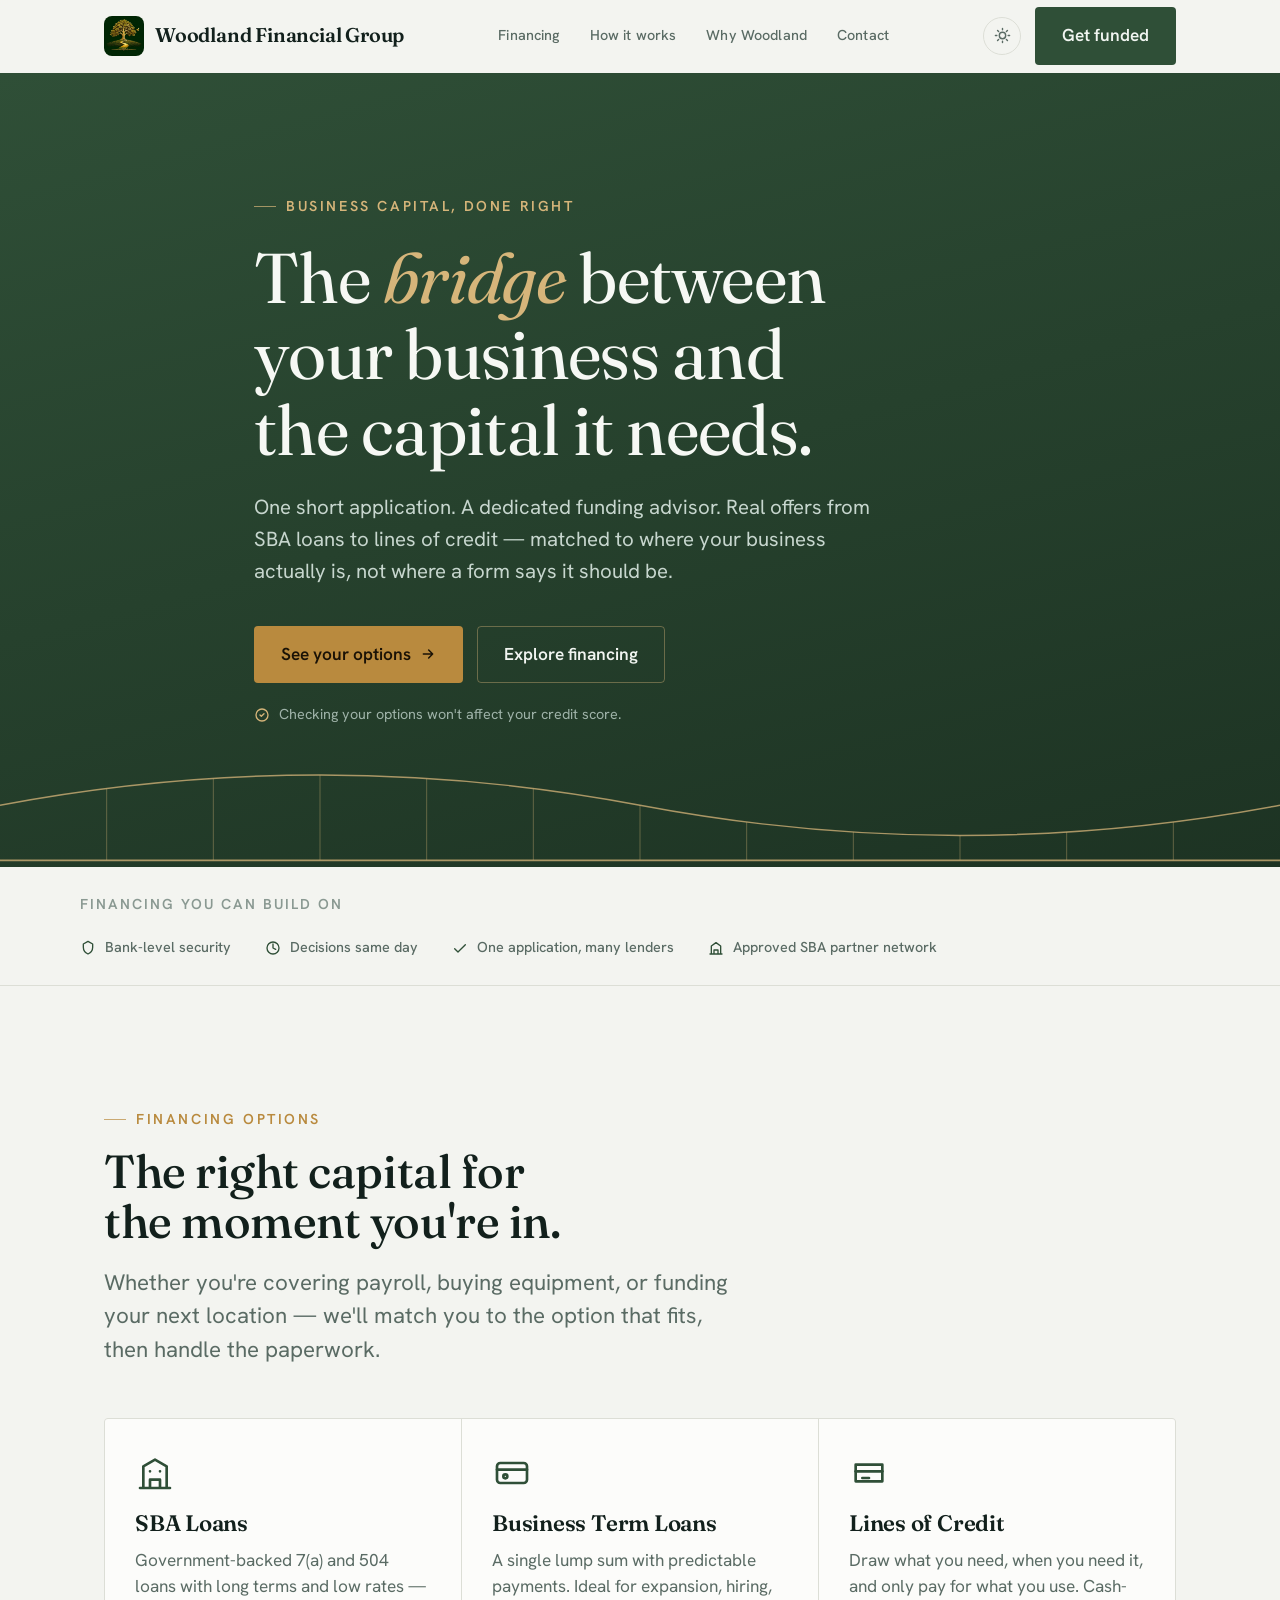
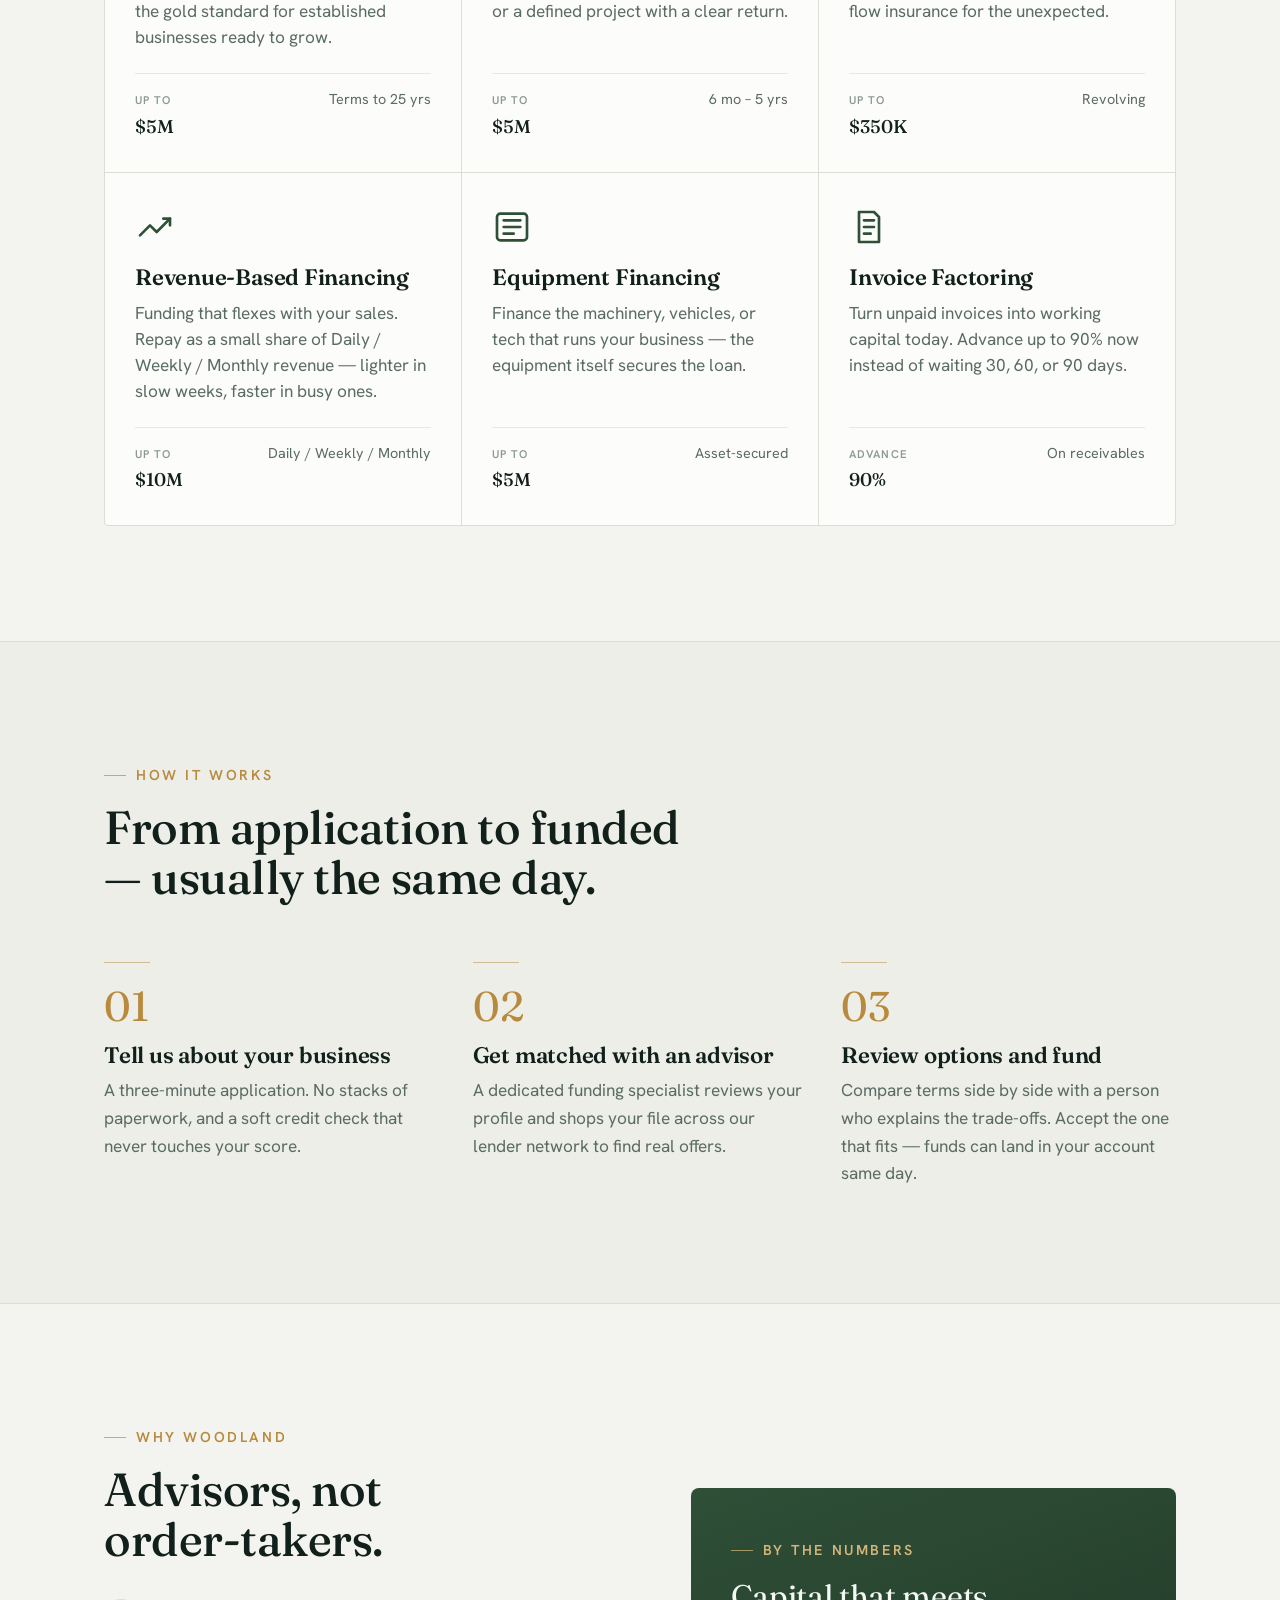
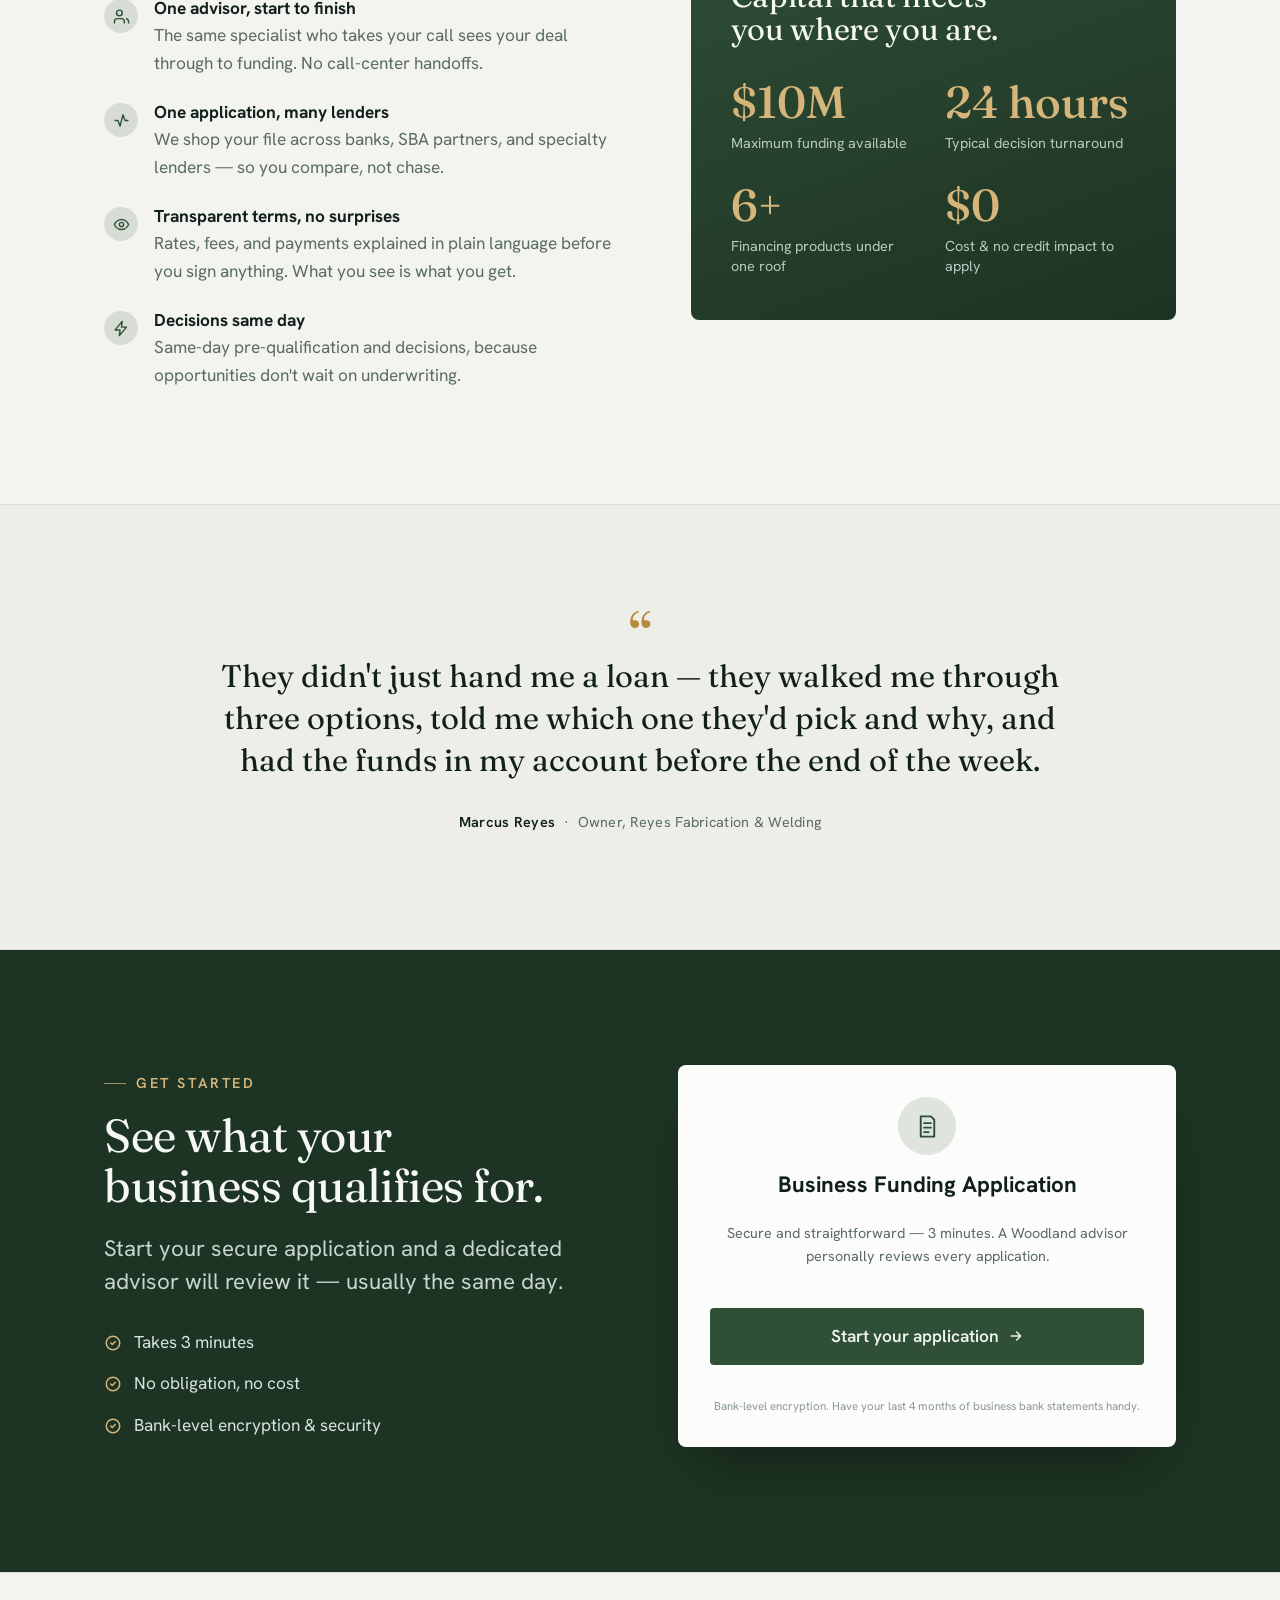
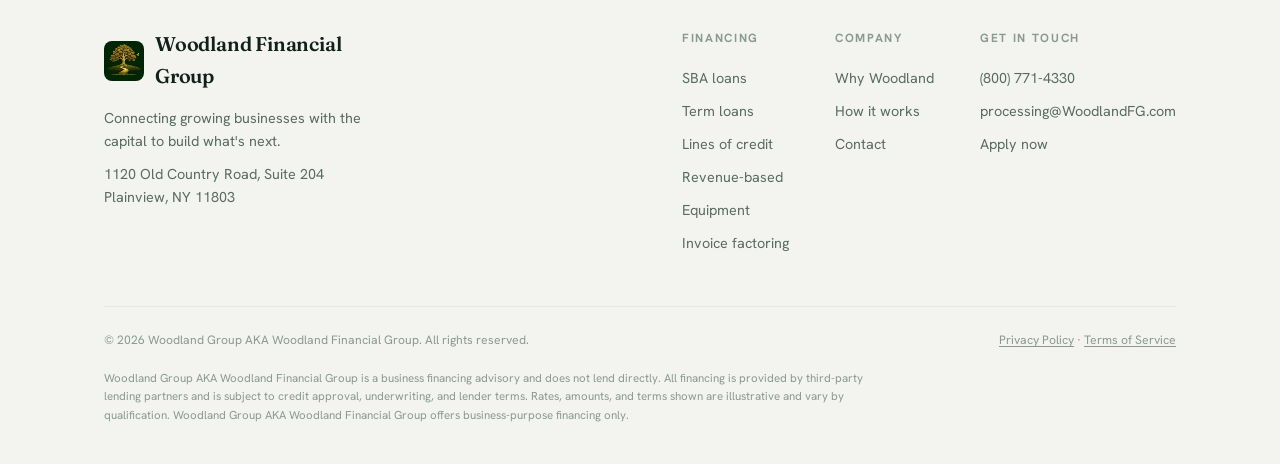
==== index.html @ 49b9e5fb "Revenue card: "small share of Daily / Weekly / Monthly revenue" Co-Authored-By: Claude Opus 4.8 <nor" ====
<!DOCTYPE html>
<html lang="en">
<head>
<meta charset="UTF-8" />
<meta name="viewport" content="width=device-width, initial-scale=1.0" />
<title>Woodland Financial Group — Capital for the business you're building</title>
<link rel="icon" type="image/jpeg" href="assets/woodland-logo.jpg" />
<meta name="description" content="Woodland Financial Group connects growing businesses with the right capital — SBA loans, lines of credit, revenue-based financing and more. One application, a dedicated advisor, real options." />

<link rel="preconnect" href="https://fonts.googleapis.com" />
<link rel="preconnect" href="https://fonts.gstatic.com" crossorigin />
<link href="https://fonts.googleapis.com/css2?family=Fraunces:opsz,wght@9..144,400;9..144,500;9..144,600&family=Hanken+Grotesk:wght@400;500;600;700&display=swap" rel="stylesheet" />

<style>
/* ============================================================
   WOODLAND FINANCIAL GROUP — landing page
   Palette: hunter-green brand, cool limestone ground, antique gold hairline
   Type: Fraunces (display) + Hanken Grotesk (body)
   ============================================================ */

:root {
  /* brand */
  --emerald:        #2F4F37;
  --emerald-deep:   #1D3323;
  --emerald-bright: #3F6A49;
  --gold:           #B98A3E;
  --gold-soft:      #D6B57A;

  /* light theme tokens (default) */
  --bg:        #F3F4F0;   /* cool limestone */
  --bg-alt:    #ECEEE7;
  --surface:   #FCFCFA;
  --ink:       #12201C;
  --muted:     #5A6B64;
  --faint:     #8A9992;
  --line:      #DCDED6;
  --line-soft: #E6E8E1;
  --brand:     var(--emerald);
  --brand-ink: #2A4831;      /* readable hunter green on light */
  --on-brand:  #F1F5F1;

  /* type scale */
  --step--1: clamp(0.82rem, 0.79rem + 0.15vw, 0.9rem);
  --step-0:  clamp(1rem, 0.96rem + 0.2vw, 1.08rem);
  --step-1:  clamp(1.2rem, 1.12rem + 0.4vw, 1.4rem);
  --step-2:  clamp(1.5rem, 1.35rem + 0.75vw, 1.95rem);
  --step-3:  clamp(2rem, 1.7rem + 1.5vw, 2.9rem);
  --step-4:  clamp(2.6rem, 2.0rem + 3vw, 4.6rem);

  --maxw: 1120px;
  --radius: 4px;
  --ease: cubic-bezier(0.2, 0.7, 0.2, 1);
}

@media (prefers-color-scheme: dark) {
  :root {
    --bg:        #0A1512;
    --bg-alt:    #0E1B17;
    --surface:   #10201B;
    --ink:       #E8ECE6;
    --muted:     #9DACA4;
    --faint:     #6E7E76;
    --line:      #24352E;
    --line-soft: #1B2A24;
    --brand:     #6FAF7E;
    --brand-ink: #9AC9A4;
    --on-brand:  #EAF3EE;
  }
}
/* explicit toggle wins in both directions */
:root[data-theme="light"] {
  --bg:#F3F4F0; --bg-alt:#ECEEE7; --surface:#FCFCFA; --ink:#12201C;
  --muted:#5A6B64; --faint:#8A9992; --line:#DCDED6; --line-soft:#E6E8E1;
  --brand:var(--emerald); --brand-ink:#2A4831; --on-brand:#F1F5F1;
}
:root[data-theme="dark"] {
  --bg:#0A1512; --bg-alt:#0E1B17; --surface:#10201B; --ink:#E8ECE6;
  --muted:#9DACA4; --faint:#6E7E76; --line:#24352E; --line-soft:#1B2A24;
  --brand:#6FAF7E; --brand-ink:#9AC9A4; --on-brand:#EAF3EE;
}

* { box-sizing: border-box; }
html { scroll-behavior: smooth; }
@media (prefers-reduced-motion: reduce) { html { scroll-behavior: auto; } }

body {
  margin: 0;
  background: var(--bg);
  color: var(--ink);
  font-family: "Hanken Grotesk", system-ui, sans-serif;
  font-size: var(--step-0);
  line-height: 1.6;
  -webkit-font-smoothing: antialiased;
  text-rendering: optimizeLegibility;
}

h1, h2, h3 {
  font-family: "Fraunces", Georgia, serif;
  font-weight: 500;
  line-height: 1.08;
  letter-spacing: -0.01em;
  text-wrap: balance;
  margin: 0;
}

p { margin: 0; }
a { color: inherit; }

.wrap { width: 100%; max-width: var(--maxw); margin: 0 auto; padding: 0 24px; }

.eyebrow {
  font-size: var(--step--1);
  letter-spacing: 0.18em;
  text-transform: uppercase;
  font-weight: 600;
  color: var(--gold);
  display: inline-flex;
  align-items: center;
  gap: 10px;
}
.eyebrow::before {
  content: "";
  width: 22px; height: 1px; background: var(--gold); opacity: 0.7;
}

.btn {
  display: inline-flex; align-items: center; gap: 9px;
  font-family: inherit; font-size: var(--step-0); font-weight: 600;
  padding: 14px 26px; border-radius: var(--radius);
  border: 1px solid transparent; cursor: pointer;
  text-decoration: none; transition: transform .25s var(--ease), background .25s var(--ease), border-color .25s var(--ease), color .25s var(--ease);
}
.btn-primary { background: var(--brand); color: var(--on-brand); }
.btn-primary:hover { transform: translateY(-2px); background: var(--emerald-bright); }
:root[data-theme="dark"] .btn-primary { color: #05110D; }
@media (prefers-color-scheme: dark) { :root:not([data-theme="light"]) .btn-primary { color: #05110D; } }
.btn-ghost { background: transparent; color: var(--ink); border-color: var(--line); }
.btn-ghost:hover { border-color: var(--brand); color: var(--brand-ink); }
.btn-on-dark { background: var(--gold); color: #1A1206; }
.btn-on-dark:hover { transform: translateY(-2px); background: var(--gold-soft); }
.btn:focus-visible { outline: 2px solid var(--gold); outline-offset: 3px; }
a:focus-visible, button:focus-visible, input:focus-visible, select:focus-visible {
  outline: 2px solid var(--gold); outline-offset: 2px;
}

/* ---------- Header ---------- */
.site-header {
  position: sticky; top: 0; z-index: 50;
  background: color-mix(in srgb, var(--bg) 94%, transparent);
  -webkit-backdrop-filter: blur(6px);
  backdrop-filter: blur(6px);
  border-bottom: 1px solid transparent;
  transition: border-color .3s var(--ease);
}
.site-header.scrolled { border-bottom-color: var(--line); }
.nav { display: flex; align-items: center; justify-content: space-between; height: 72px; }
.brand { display: flex; align-items: center; gap: 11px; text-decoration: none; color: var(--ink); }
.brand-mark { width: 40px; height: 40px; flex: none; border-radius: 8px; object-fit: cover; }
.brand-name { font-family: "Fraunces", serif; font-weight: 600; font-size: 1.24rem; letter-spacing: -0.01em; }
.nav-links { display: flex; align-items: center; gap: 30px; }
.nav-links a { text-decoration: none; color: var(--muted); font-size: var(--step--1); font-weight: 500; letter-spacing: 0.01em; transition: color .2s; }
.nav-links a:hover { color: var(--ink); }
.nav-cta { display: flex; align-items: center; gap: 14px; }
.theme-toggle {
  width: 38px; height: 38px; border-radius: 50%; border: 1px solid var(--line);
  background: transparent; color: var(--muted); cursor: pointer; display: grid; place-items: center;
  transition: color .2s, border-color .2s;
}
.theme-toggle:hover { color: var(--ink); border-color: var(--brand); }
@media (max-width: 860px) { .nav-links { display: none; } .nav-cta .btn { display: none; } }

/* ---------- Hero ---------- */
.hero {
  position: relative; overflow: hidden;
  background: linear-gradient(165deg, var(--emerald) 0%, var(--emerald-deep) 100%);
  color: var(--on-brand);
  padding: clamp(70px, 9vw, 128px) 0 clamp(90px, 11vw, 150px);
}
.hero .eyebrow { color: var(--gold-soft); }
.hero .eyebrow::before { background: var(--gold-soft); }
.hero-grid { position: relative; z-index: 2; max-width: 820px; }
.hero h1 {
  font-size: var(--step-4);
  font-weight: 400;
  margin: 22px 0 0;
  color: #F6F8F4;
}
.hero h1 em { font-style: italic; color: var(--gold-soft); }
.hero-sub {
  margin-top: 24px; font-size: clamp(1.05rem, 1rem + 0.4vw, 1.28rem);
  color: #C7D6CE; max-width: 56ch; line-height: 1.55;
}
.hero-actions { margin-top: 38px; display: flex; flex-wrap: wrap; gap: 14px; align-items: center; }
.hero-note { margin-top: 20px; font-size: var(--step--1); color: #9FB3A9; display: flex; align-items: center; gap: 9px; }
.hero-note svg { flex: none; color: var(--gold-soft); }

/* ---------- load-in sequence ---------- */
.site-header { animation: headerIn .7s var(--ease) both; }
@keyframes headerIn { from { opacity: 0; transform: translateY(-14px); } to { opacity: 1; transform: none; } }

.hero-grid > * { opacity: 0; transform: translateY(18px); animation: heroIn .85s var(--ease) forwards; }
.hero-grid > *:nth-child(1) { animation-delay: .15s; }
.hero-grid > *:nth-child(2) { animation-delay: .30s; }
.hero-grid > *:nth-child(3) { animation-delay: .48s; }
.hero-grid > *:nth-child(4) { animation-delay: .64s; }
.hero-grid > *:nth-child(5) { animation-delay: .80s; }
@keyframes heroIn { to { opacity: 1; transform: none; } }

/* bridge svg motif — arch spans full width, edge to edge */
.bridge {
  position: absolute; left: 0; right: 0; bottom: -2px; width: 100%; height: auto;
  z-index: 1; opacity: 0.95; pointer-events: none;
}
.bridge .cable { stroke: var(--gold-soft); stroke-width: 1.6; fill: none; opacity: 0.8; }
.bridge .tower { stroke: var(--gold-soft); stroke-width: 1.6; fill: none; opacity: 0.7; }
.bridge .deck { stroke: var(--gold-soft); stroke-width: 1.8; fill: none; opacity: 0.8; }
.bridge .posts path {
  stroke: var(--gold-soft); stroke-width: 1.1; fill: none; opacity: 0.4;
  stroke-dasharray: 150; stroke-dashoffset: 150; animation: draw .7s var(--ease) forwards;
}
.bridge .posts path:nth-child(1)  { animation-delay: .50s; }
.bridge .posts path:nth-child(2)  { animation-delay: .57s; }
.bridge .posts path:nth-child(3)  { animation-delay: .64s; }
.bridge .posts path:nth-child(4)  { animation-delay: .71s; }
.bridge .posts path:nth-child(5)  { animation-delay: .78s; }
.bridge .posts path:nth-child(6)  { animation-delay: .85s; }
.bridge .posts path:nth-child(7)  { animation-delay: .92s; }
.bridge .posts path:nth-child(8)  { animation-delay: .99s; }
.bridge .posts path:nth-child(9)  { animation-delay: 1.06s; }
.bridge .posts path:nth-child(10) { animation-delay: 1.13s; }
.bridge .posts path:nth-child(11) { animation-delay: 1.20s; }
.bridge .posts path:nth-child(12) { animation-delay: 1.27s; }
.draw { stroke-dasharray: var(--len, 1600); stroke-dashoffset: var(--len, 1600); animation: draw 2.2s var(--ease) forwards; }
@keyframes draw { to { stroke-dashoffset: 0; } }
@media (prefers-reduced-motion: reduce) {
  .site-header, .hero-grid > * { animation: none; opacity: 1; transform: none; }
  .draw, .bridge .posts path { animation: none; stroke-dashoffset: 0; }
}

/* ---------- Trust bar ---------- */
.trust {
  border-bottom: 1px solid var(--line);
  background: var(--bg);
}
.trust-inner { display: flex; flex-wrap: wrap; align-items: center; justify-content: space-between; gap: 20px 40px; padding: 26px 0; }
.trust-label { font-size: var(--step--1); color: var(--faint); letter-spacing: 0.14em; text-transform: uppercase; font-weight: 600; }
.trust-items { display: flex; flex-wrap: wrap; gap: 14px 34px; }
.trust-item { display: flex; align-items: center; gap: 9px; font-size: var(--step--1); color: var(--muted); font-weight: 500; }
.trust-item svg { color: var(--brand); flex: none; }

/* ---------- Section shell ---------- */
.section { padding: clamp(64px, 9vw, 120px) 0; }
.section-head { max-width: 640px; margin-bottom: 52px; }
.section-head.center { margin-inline: auto; text-align: center; }
.section-head.center .eyebrow { justify-content: center; }
.section-head h2 { font-size: var(--step-3); margin-top: 16px; }
.section-head p { margin-top: 18px; color: var(--muted); font-size: var(--step-1); line-height: 1.5; }

/* ---------- Products ---------- */
.products { background: var(--bg); }
.product-grid { display: grid; grid-template-columns: repeat(3, 1fr); gap: 1px; background: var(--line); border: 1px solid var(--line); border-radius: var(--radius); overflow: hidden; }
@media (max-width: 900px) { .product-grid { grid-template-columns: repeat(2, 1fr); } }
@media (max-width: 560px) { .product-grid { grid-template-columns: 1fr; } }
.product {
  background: var(--surface); padding: 34px 30px 30px;
  display: flex; flex-direction: column; gap: 12px;
  transition: background .3s var(--ease);
  position: relative;
}
.product:hover { background: var(--bg-alt); }
.product-icon { width: 40px; height: 40px; color: var(--brand); margin-bottom: 6px; }
.product h3 { font-size: var(--step-1); font-weight: 600; }
.product p { color: var(--muted); font-size: var(--step-0); line-height: 1.5; flex: 1; }
.product-meta { margin-top: 10px; padding-top: 14px; border-top: 1px solid var(--line-soft); display: flex; justify-content: space-between; align-items: baseline; gap: 8px; }
.product-meta .amt { font-family: "Fraunces", serif; font-size: 1.15rem; font-weight: 500; color: var(--ink); font-variant-numeric: tabular-nums; }
.product-meta .amt small { display: block; font-family: "Hanken Grotesk", sans-serif; font-size: 0.7rem; letter-spacing: 0.1em; text-transform: uppercase; color: var(--faint); font-weight: 600; margin-bottom: 2px; }
.product-meta .term { font-size: var(--step--1); color: var(--muted); text-align: right; }

/* ---------- How it works ---------- */
.how { background: var(--bg-alt); border-block: 1px solid var(--line); }
.steps { display: grid; grid-template-columns: repeat(3, 1fr); gap: 34px; margin-top: 8px; }
@media (max-width: 760px) { .steps { grid-template-columns: 1fr; gap: 40px; } }
.step { position: relative; padding-top: 30px; }
.step-num { font-family: "Fraunces", serif; font-size: 2.6rem; font-weight: 400; color: var(--gold); line-height: 1; font-variant-numeric: tabular-nums; }
.step h3 { font-size: var(--step-1); font-weight: 600; margin-top: 16px; }
.step p { margin-top: 10px; color: var(--muted); font-size: var(--step-0); }
.step::before { content: ""; position: absolute; top: 6px; left: 0; width: 46px; height: 1px; background: var(--gold); opacity: 0.5; }

/* ---------- Why / feature split ---------- */
.why { background: var(--bg); }
.why-grid { display: grid; grid-template-columns: 1.05fr 1fr; gap: clamp(40px, 6vw, 90px); align-items: center; }
@media (max-width: 840px) { .why-grid { grid-template-columns: 1fr; gap: 44px; } }
.why-list { display: flex; flex-direction: column; gap: 26px; margin-top: 34px; }
.why-item { display: flex; gap: 16px; }
.why-item .dot { flex: none; width: 34px; height: 34px; border-radius: 50%; background: color-mix(in srgb, var(--brand) 14%, transparent); color: var(--brand); display: grid; place-items: center; }
.why-item h3 { font-size: var(--step-0); font-weight: 700; font-family: "Hanken Grotesk", sans-serif; letter-spacing: 0; }
.why-item p { color: var(--muted); font-size: var(--step-0); margin-top: 4px; }

.why-panel {
  background: linear-gradient(160deg, var(--emerald) 0%, var(--emerald-deep) 100%);
  color: var(--on-brand); border-radius: 8px; padding: 44px 40px;
  position: relative; overflow: hidden;
}
.why-panel .eyebrow { color: var(--gold-soft); }
.why-panel .eyebrow::before { background: var(--gold-soft); }
.why-panel h3 { font-family: "Fraunces", serif; font-size: var(--step-2); font-weight: 400; color: #F6F8F4; margin-top: 16px; }
.stat-grid { display: grid; grid-template-columns: 1fr 1fr; gap: 30px 24px; margin-top: 34px; }
.stat .n { font-family: "Fraunces", serif; font-size: clamp(2rem, 1.6rem + 1.6vw, 2.8rem); font-weight: 500; color: var(--gold-soft); font-variant-numeric: tabular-nums; line-height: 1; }
.stat .l { margin-top: 8px; font-size: var(--step--1); color: #B8C9C0; line-height: 1.4; }

/* ---------- Testimonial ---------- */
.quote-sec { background: var(--bg-alt); border-block: 1px solid var(--line); }
.quote { max-width: 900px; margin: 0 auto; text-align: center; }
.quote blockquote { font-family: "Fraunces", serif; font-weight: 400; font-size: var(--step-2); line-height: 1.35; margin: 0; color: var(--ink); text-wrap: balance; }
.quote .mark { font-family: "Fraunces", serif; font-size: 4rem; color: var(--gold); line-height: 0.5; height: 34px; display: block; }
.quote-by { margin-top: 30px; font-size: var(--step--1); color: var(--muted); letter-spacing: 0.02em; }
.quote-by strong { color: var(--ink); font-weight: 600; }

/* ---------- CTA / Apply ---------- */
.apply { background: var(--emerald-deep); color: var(--on-brand); position: relative; overflow: hidden; }
.apply-grid { display: grid; grid-template-columns: 1fr 1fr; gap: clamp(40px, 6vw, 80px); align-items: start; position: relative; z-index: 2; }
@media (max-width: 840px) { .apply-grid { grid-template-columns: 1fr; gap: 40px; } }
.apply .eyebrow { color: var(--gold-soft); }
.apply .eyebrow::before { background: var(--gold-soft); }
.apply h2 { font-size: var(--step-3); color: #F6F8F4; margin-top: 16px; font-weight: 400; }
.apply-lead { margin-top: 20px; color: #C7D6CE; font-size: var(--step-1); line-height: 1.5; max-width: 46ch; }
.apply-points { margin-top: 30px; display: flex; flex-direction: column; gap: 14px; list-style: none; padding: 0; }
.apply-points li { display: flex; gap: 12px; align-items: center; color: #D8E4DD; font-size: var(--step-0); }
.apply-points svg { color: var(--gold-soft); flex: none; }

.form-card { background: var(--surface); color: var(--ink); border-radius: 8px; padding: 32px; box-shadow: 0 30px 60px -30px rgba(0,0,0,0.5); }
.form-card h3 { font-family: "Hanken Grotesk", sans-serif; font-weight: 700; font-size: var(--step-1); letter-spacing: 0; }
.form-card .sub { color: var(--muted); font-size: var(--step--1); margin-top: 6px; }
.field-row { display: grid; grid-template-columns: 1fr 1fr; gap: 14px; }
@media (max-width: 480px) { .field-row { grid-template-columns: 1fr; } }
.field { display: flex; flex-direction: column; gap: 6px; margin-top: 16px; }
.field label { font-size: 0.78rem; font-weight: 600; letter-spacing: 0.03em; color: var(--muted); }
.field input, .field select {
  font-family: inherit; font-size: var(--step-0); color: var(--ink);
  background: var(--bg); border: 1px solid var(--line); border-radius: var(--radius);
  padding: 12px 13px; width: 100%; transition: border-color .2s;
}
.field input:focus, .field select:focus { border-color: var(--brand); outline: none; box-shadow: 0 0 0 3px color-mix(in srgb, var(--brand) 18%, transparent); }
.form-card .btn { width: 100%; justify-content: center; margin-top: 22px; }
.form-fine { margin-top: 14px; font-size: 0.72rem; color: var(--faint); line-height: 1.5; text-align: center; }
.form-success { display: none; text-align: center; padding: 20px 6px; }
.form-success.show { display: block; }
.form-success svg { color: var(--brand); }
.form-success h3 { margin-top: 12px; }
.form-success p { color: var(--muted); font-size: var(--step-0); margin-top: 8px; }

/* ---------- Footer ---------- */
.site-footer { background: var(--bg); border-top: 1px solid var(--line); padding: 56px 0 40px; }
.foot-top { display: flex; flex-wrap: wrap; justify-content: space-between; gap: 34px; }
.foot-brand { max-width: 300px; }
.foot-brand .brand { margin-bottom: 14px; }
.foot-brand p { color: var(--muted); font-size: var(--step--1); line-height: 1.6; }
.foot-cols { display: flex; flex-wrap: wrap; gap: 46px; }
.foot-col h4 { font-size: 0.74rem; letter-spacing: 0.14em; text-transform: uppercase; color: var(--faint); font-weight: 700; margin: 0 0 14px; }
.foot-col a { display: block; text-decoration: none; color: var(--muted); font-size: var(--step--1); padding: 5px 0; transition: color .2s; }
.foot-col a:hover { color: var(--brand-ink); }
.foot-bottom { margin-top: 46px; padding-top: 24px; border-top: 1px solid var(--line-soft); display: flex; flex-wrap: wrap; justify-content: space-between; gap: 14px; }
.foot-bottom p { font-size: 0.76rem; color: var(--faint); line-height: 1.6; }
.foot-bottom a { color: inherit; text-decoration: underline; text-underline-offset: 2px; transition: color .2s; }
.foot-bottom a:hover { color: var(--brand-ink); }
.disclaimer { max-width: 780px; margin-top: 18px; font-size: 0.72rem; color: var(--faint); line-height: 1.6; }

/* ---------- reveal animation ---------- */
.reveal { opacity: 0; transform: translateY(18px); transition: opacity .7s var(--ease), transform .7s var(--ease); will-change: opacity, transform; }
.reveal.in { opacity: 1; transform: none; will-change: auto; }
@media (prefers-reduced-motion: reduce) { .reveal { opacity: 1; transform: none; transition: none; } }
</style>
</head>
<body>

<!-- ================= HEADER ================= -->
<header class="site-header" id="header">
  <div class="wrap nav">
    <a class="brand" href="#top" aria-label="Woodland Financial Group home">
      <img class="brand-mark" src="assets/woodland-logo.jpg" alt="Woodland Financial Group logo" width="40" height="40" />
      <span class="brand-name">Woodland Financial Group</span>
    </a>
    <nav class="nav-links" aria-label="Primary">
      <a href="#products">Financing</a>
      <a href="#how">How it works</a>
      <a href="#why">Why Woodland</a>
      <a href="#apply">Contact</a>
    </nav>
    <div class="nav-cta">
      <button class="theme-toggle" id="themeToggle" aria-label="Toggle color theme" title="Toggle theme">
        <svg width="17" height="17" viewBox="0 0 24 24" fill="none" stroke="currentColor" stroke-width="2" stroke-linecap="round"><circle cx="12" cy="12" r="4.5"/><path d="M12 2v2M12 20v2M2 12h2M20 12h2M5 5l1.5 1.5M17.5 17.5L19 19M5 19l1.5-1.5M17.5 6.5L19 5"/></svg>
      </button>
      <a href="apply.html" class="btn btn-primary">Get funded</a>
    </div>
  </div>
</header>

<main id="top">

<!-- ================= HERO ================= -->
<section class="hero">
  <div class="wrap hero-grid">
    <span class="eyebrow">Business capital, done right</span>
    <h1>The <em>bridge</em> between your business and the capital it needs.</h1>
    <p class="hero-sub">One short application. A dedicated funding advisor. Real offers from SBA loans to lines of credit — matched to where your business actually is, not where a form says it should be.</p>
    <div class="hero-actions">
      <a href="apply.html" class="btn btn-on-dark">See your options
        <svg width="16" height="16" viewBox="0 0 24 24" fill="none" stroke="currentColor" stroke-width="2.2" stroke-linecap="round" stroke-linejoin="round"><path d="M5 12h14M13 6l6 6-6 6"/></svg>
      </a>
      <a href="#products" class="btn btn-ghost" style="color:#F1F5F1;border-color:rgba(214,181,122,.4)">Explore financing</a>
    </div>
    <p class="hero-note">
      <svg width="16" height="16" viewBox="0 0 24 24" fill="none" stroke="currentColor" stroke-width="2" stroke-linecap="round" stroke-linejoin="round"><path d="M9 12l2 2 4-4"/><circle cx="12" cy="12" r="9"/></svg>
      Checking your options won't affect your credit score.
    </p>
  </div>

  <!-- bridge motif — smooth S-curve: one arch up, one arch down, edge to edge -->
  <svg class="bridge" viewBox="0 0 1440 160" preserveAspectRatio="none" aria-hidden="true">
    <path class="cable draw" style="--len:1700" d="M0 88 Q360 20 720 88 Q1080 156 1440 88"/>
    <path class="deck draw" style="--len:1440" d="M0 150 H1440"/>
    <g class="posts">
      <path d="M120 69 V150"/><path d="M240 58 V150"/><path d="M360 54 V150"/>
      <path d="M480 58 V150"/><path d="M600 69 V150"/><path d="M720 88 V150"/>
      <path d="M840 107 V150"/><path d="M960 118 V150"/><path d="M1080 122 V150"/>
      <path d="M1200 118 V150"/><path d="M1320 107 V150"/>
    </g>
  </svg>
</section>

<!-- ================= TRUST BAR ================= -->
<section class="trust">
  <div class="wrap trust-inner">
    <span class="trust-label">Financing you can build on</span>
    <div class="trust-items">
      <span class="trust-item"><svg width="16" height="16" viewBox="0 0 24 24" fill="none" stroke="currentColor" stroke-width="2" stroke-linecap="round" stroke-linejoin="round"><path d="M12 2l7 4v5c0 5-3.5 8.5-7 10-3.5-1.5-7-5-7-10V6z"/></svg>Bank-level security</span>
      <span class="trust-item"><svg width="16" height="16" viewBox="0 0 24 24" fill="none" stroke="currentColor" stroke-width="2" stroke-linecap="round" stroke-linejoin="round"><path d="M12 6v6l4 2"/><circle cx="12" cy="12" r="9"/></svg>Decisions same day</span>
      <span class="trust-item"><svg width="16" height="16" viewBox="0 0 24 24" fill="none" stroke="currentColor" stroke-width="2" stroke-linecap="round" stroke-linejoin="round"><path d="M20 7L9 18l-5-5"/></svg>One application, many lenders</span>
      <span class="trust-item"><svg width="16" height="16" viewBox="0 0 24 24" fill="none" stroke="currentColor" stroke-width="2" stroke-linecap="round" stroke-linejoin="round"><path d="M3 21h18M5 21V9l7-5 7 5v12M9 21v-6h6v6"/></svg>Approved SBA partner network</span>
    </div>
  </div>
</section>

<!-- ================= PRODUCTS ================= -->
<section class="section products" id="products">
  <div class="wrap">
    <div class="section-head reveal">
      <span class="eyebrow">Financing options</span>
      <h2>The right capital for the moment you're in.</h2>
      <p>Whether you're covering payroll, buying equipment, or funding your next location — we'll match you to the option that fits, then handle the paperwork.</p>
    </div>

    <div class="product-grid">
      <article class="product reveal">
        <svg class="product-icon" viewBox="0 0 24 24" fill="none" stroke="currentColor" stroke-width="1.6" stroke-linecap="round" stroke-linejoin="round"><path d="M3 21h18M5 21V8l7-4 7 4v13M9 21v-5h6v5"/><path d="M9 11h.01M15 11h.01"/></svg>
        <h3>SBA Loans</h3>
        <p>Government-backed 7(a) and 504 loans with long terms and low rates — the gold standard for established businesses ready to grow.</p>
        <div class="product-meta"><span class="amt"><small>Up to</small>$5M</span><span class="term">Terms to 25 yrs</span></div>
      </article>

      <article class="product reveal">
        <svg class="product-icon" viewBox="0 0 24 24" fill="none" stroke="currentColor" stroke-width="1.6" stroke-linecap="round" stroke-linejoin="round"><rect x="3" y="6" width="18" height="12" rx="2"/><path d="M3 10h18"/><circle cx="8" cy="14" r="1.2"/></svg>
        <h3>Business Term Loans</h3>
        <p>A single lump sum with predictable payments. Ideal for expansion, hiring, or a defined project with a clear return.</p>
        <div class="product-meta"><span class="amt"><small>Up to</small>$5M</span><span class="term">6 mo – 5 yrs</span></div>
      </article>

      <article class="product reveal">
        <svg class="product-icon" viewBox="0 0 24 24" fill="none" stroke="currentColor" stroke-width="1.6" stroke-linecap="round" stroke-linejoin="round"><path d="M4 7h16v10H4z"/><path d="M4 11h16"/><path d="M8 15h4"/></svg>
        <h3>Lines of Credit</h3>
        <p>Draw what you need, when you need it, and only pay for what you use. Cash-flow insurance for the unexpected.</p>
        <div class="product-meta"><span class="amt"><small>Up to</small>$350K</span><span class="term">Revolving</span></div>
      </article>

      <article class="product reveal">
        <svg class="product-icon" viewBox="0 0 24 24" fill="none" stroke="currentColor" stroke-width="1.6" stroke-linecap="round" stroke-linejoin="round"><path d="M3 17l6-6 4 4 8-8"/><path d="M17 7h4v4"/></svg>
        <h3>Revenue-Based Financing</h3>
        <p>Funding that flexes with your sales. Repay as a small share of Daily / Weekly / Monthly revenue — lighter in slow weeks, faster in busy ones.</p>
        <div class="product-meta"><span class="amt"><small>Up to</small>$10M</span><span class="term">Daily / Weekly / Monthly</span></div>
      </article>

      <article class="product reveal">
        <svg class="product-icon" viewBox="0 0 24 24" fill="none" stroke="currentColor" stroke-width="1.6" stroke-linecap="round" stroke-linejoin="round"><path d="M7 8h10M7 12h10M7 16h6"/><rect x="3" y="4" width="18" height="16" rx="2"/></svg>
        <h3>Equipment Financing</h3>
        <p>Finance the machinery, vehicles, or tech that runs your business — the equipment itself secures the loan.</p>
        <div class="product-meta"><span class="amt"><small>Up to</small>$5M</span><span class="term">Asset-secured</span></div>
      </article>

      <article class="product reveal">
        <svg class="product-icon" viewBox="0 0 24 24" fill="none" stroke="currentColor" stroke-width="1.6" stroke-linecap="round" stroke-linejoin="round"><path d="M6 3h9l3 3v15H6z"/><path d="M9 8h6M9 12h6M9 16h4"/></svg>
        <h3>Invoice Factoring</h3>
        <p>Turn unpaid invoices into working capital today. Advance up to 90% now instead of waiting 30, 60, or 90 days.</p>
        <div class="product-meta"><span class="amt"><small>Advance</small>90%</span><span class="term">On receivables</span></div>
      </article>
    </div>
  </div>
</section>

<!-- ================= HOW IT WORKS ================= -->
<section class="section how" id="how">
  <div class="wrap">
    <div class="section-head reveal">
      <span class="eyebrow">How it works</span>
      <h2>From application to funded — usually the same day.</h2>
    </div>
    <div class="steps">
      <div class="step reveal">
        <div class="step-num">01</div>
        <h3>Tell us about your business</h3>
        <p>A three-minute application. No stacks of paperwork, and a soft credit check that never touches your score.</p>
      </div>
      <div class="step reveal">
        <div class="step-num">02</div>
        <h3>Get matched with an advisor</h3>
        <p>A dedicated funding specialist reviews your profile and shops your file across our lender network to find real offers.</p>
      </div>
      <div class="step reveal">
        <div class="step-num">03</div>
        <h3>Review options and fund</h3>
        <p>Compare terms side by side with a person who explains the trade-offs. Accept the one that fits — funds can land in your account same day.</p>
      </div>
    </div>
  </div>
</section>

<!-- ================= WHY ================= -->
<section class="section why" id="why">
  <div class="wrap why-grid">
    <div class="reveal">
      <span class="eyebrow">Why Woodland</span>
      <h2 class="section-head" style="margin:16px 0 0;font-size:var(--step-3)">Advisors, not order-takers.</h2>
      <div class="why-list">
        <div class="why-item">
          <span class="dot"><svg width="17" height="17" viewBox="0 0 24 24" fill="none" stroke="currentColor" stroke-width="2" stroke-linecap="round" stroke-linejoin="round"><path d="M16 21v-2a4 4 0 0 0-4-4H6a4 4 0 0 0-4 4v2"/><circle cx="9" cy="7" r="4"/><path d="M22 21v-2a4 4 0 0 0-3-3.87"/></svg></span>
          <div><h3>One advisor, start to finish</h3><p>The same specialist who takes your call sees your deal through to funding. No call-center handoffs.</p></div>
        </div>
        <div class="why-item">
          <span class="dot"><svg width="17" height="17" viewBox="0 0 24 24" fill="none" stroke="currentColor" stroke-width="2" stroke-linecap="round" stroke-linejoin="round"><path d="M3 12h4l3 8 4-16 3 8h4"/></svg></span>
          <div><h3>One application, many lenders</h3><p>We shop your file across banks, SBA partners, and specialty lenders — so you compare, not chase.</p></div>
        </div>
        <div class="why-item">
          <span class="dot"><svg width="17" height="17" viewBox="0 0 24 24" fill="none" stroke="currentColor" stroke-width="2" stroke-linecap="round" stroke-linejoin="round"><path d="M2 12s3-7 10-7 10 7 10 7-3 7-10 7-10-7-10-7z"/><circle cx="12" cy="12" r="3"/></svg></span>
          <div><h3>Transparent terms, no surprises</h3><p>Rates, fees, and payments explained in plain language before you sign anything. What you see is what you get.</p></div>
        </div>
        <div class="why-item">
          <span class="dot"><svg width="17" height="17" viewBox="0 0 24 24" fill="none" stroke="currentColor" stroke-width="2" stroke-linecap="round" stroke-linejoin="round"><path d="M13 2L3 14h7l-1 8 10-12h-7z"/></svg></span>
          <div><h3>Decisions same day</h3><p>Same-day pre-qualification and decisions, because opportunities don't wait on underwriting.</p></div>
        </div>
      </div>
    </div>

    <aside class="why-panel reveal">
      <span class="eyebrow">By the numbers</span>
      <h3>Capital that meets you where you are.</h3>
      <div class="stat-grid">
        <div class="stat"><div class="n">$10M</div><div class="l">Maximum funding available</div></div>
        <div class="stat"><div class="n">24 hours</div><div class="l">Typical decision turnaround</div></div>
        <div class="stat"><div class="n">6+</div><div class="l">Financing products under one roof</div></div>
        <div class="stat"><div class="n">$0</div><div class="l">Cost &amp; no credit impact to apply</div></div>
      </div>
    </aside>
  </div>
</section>

<!-- ================= TESTIMONIAL ================= -->
<section class="section quote-sec">
  <div class="wrap quote reveal">
    <span class="mark">&ldquo;</span>
    <blockquote>They didn't just hand me a loan — they walked me through three options, told me which one they'd pick and why, and had the funds in my account before the end of the week.</blockquote>
    <p class="quote-by"><strong>Marcus Reyes</strong> &nbsp;·&nbsp; Owner, Reyes Fabrication &amp; Welding</p>
  </div>
</section>

<!-- ================= APPLY / CONTACT ================= -->
<section class="section apply" id="apply">
  <div class="wrap apply-grid">
    <div class="reveal">
      <span class="eyebrow">Get started</span>
      <h2>See what your business qualifies for.</h2>
      <p class="apply-lead">Start your secure application and a dedicated advisor will review it — usually the same day.</p>
      <ul class="apply-points">
        <li><svg width="18" height="18" viewBox="0 0 24 24" fill="none" stroke="currentColor" stroke-width="2" stroke-linecap="round" stroke-linejoin="round"><path d="M9 12l2 2 4-4"/><circle cx="12" cy="12" r="9"/></svg>Takes 3 minutes</li>
        <li><svg width="18" height="18" viewBox="0 0 24 24" fill="none" stroke="currentColor" stroke-width="2" stroke-linecap="round" stroke-linejoin="round"><path d="M9 12l2 2 4-4"/><circle cx="12" cy="12" r="9"/></svg>No obligation, no cost</li>
        <li><svg width="18" height="18" viewBox="0 0 24 24" fill="none" stroke="currentColor" stroke-width="2" stroke-linecap="round" stroke-linejoin="round"><path d="M9 12l2 2 4-4"/><circle cx="12" cy="12" r="9"/></svg>Bank-level encryption &amp; security</li>
      </ul>
    </div>

    <div class="form-card reveal" style="display:flex; flex-direction:column; gap:18px; text-align:center; align-items:center; justify-content:center;">
      <span style="width:58px; height:58px; border-radius:50%; background:color-mix(in srgb, var(--brand) 14%, transparent); color:var(--brand); display:grid; place-items:center;">
        <svg width="27" height="27" viewBox="0 0 24 24" fill="none" stroke="currentColor" stroke-width="1.7" stroke-linecap="round" stroke-linejoin="round"><path d="M6 3h9l3 3v15H6z"/><path d="M9 9h6M9 13h6M9 17h4"/></svg>
      </span>
      <h3>Business Funding Application</h3>
      <p class="sub">Secure and straightforward — 3 minutes. A Woodland advisor personally reviews every application.</p>
      <a href="apply.html" class="btn btn-primary" style="width:100%; justify-content:center;">Start your application
        <svg width="16" height="16" viewBox="0 0 24 24" fill="none" stroke="currentColor" stroke-width="2.2" stroke-linecap="round" stroke-linejoin="round"><path d="M5 12h14M13 6l6 6-6 6"/></svg>
      </a>
      <p class="form-fine">Bank-level encryption. Have your last 4 months of business bank statements handy.</p>
    </div>
  </div>
</section>

</main>

<!-- ================= FOOTER ================= -->
<footer class="site-footer">
  <div class="wrap">
    <div class="foot-top">
      <div class="foot-brand">
        <a class="brand" href="#top">
          <img class="brand-mark" src="assets/woodland-logo.jpg" alt="Woodland Financial Group logo" width="40" height="40" />
          <span class="brand-name">Woodland Financial Group</span>
        </a>
        <p>Connecting growing businesses with the capital to build what's next.</p>
        <p style="margin-top:10px">1120 Old Country Road, Suite 204<br>Plainview, NY 11803</p>
      </div>
      <div class="foot-cols">
        <div class="foot-col">
          <h4>Financing</h4>
          <a href="#products">SBA loans</a>
          <a href="#products">Term loans</a>
          <a href="#products">Lines of credit</a>
          <a href="#products">Revenue-based</a>
          <a href="#products">Equipment</a>
          <a href="#products">Invoice factoring</a>
        </div>
        <div class="foot-col">
          <h4>Company</h4>
          <a href="#why">Why Woodland</a>
          <a href="#how">How it works</a>
          <a href="#apply">Contact</a>
        </div>
        <div class="foot-col">
          <h4>Get in touch</h4>
          <a href="tel:+18007714330">(800) 771-4330</a>
          <a href="mailto:processing@WoodlandFG.com">processing@WoodlandFG.com</a>
          <a href="apply.html">Apply now</a>
        </div>
      </div>
    </div>
    <div class="foot-bottom">
      <p>© 2026 Woodland Group AKA Woodland Financial Group. All rights reserved.</p>
      <p><a href="privacy.html">Privacy Policy</a> · <a href="terms.html">Terms of Service</a></p>
    </div>
    <p class="disclaimer">Woodland Group AKA Woodland Financial Group is a business financing advisory and does not lend directly. All financing is provided by third-party lending partners and is subject to credit approval, underwriting, and lender terms. Rates, amounts, and terms shown are illustrative and vary by qualification. Woodland Group AKA Woodland Financial Group offers business-purpose financing only.</p>
  </div>
</footer>

<script>
(function () {
  /* theme toggle */
  var root = document.documentElement;
  var toggle = document.getElementById('themeToggle');
  toggle.addEventListener('click', function () {
    var current = root.getAttribute('data-theme');
    if (!current) {
      current = matchMedia('(prefers-color-scheme: dark)').matches ? 'dark' : 'light';
    }
    root.setAttribute('data-theme', current === 'dark' ? 'light' : 'dark');
  });

  /* sticky header border */
  var header = document.getElementById('header');
  var onScroll = function () { header.classList.toggle('scrolled', window.scrollY > 8); };
  onScroll();
  window.addEventListener('scroll', onScroll, { passive: true });

  /* scroll reveal */
  var reveals = document.querySelectorAll('.reveal');
  if ('IntersectionObserver' in window) {
    var io = new IntersectionObserver(function (entries) {
      entries.forEach(function (e, i) {
        if (e.isIntersecting) { e.target.classList.add('in'); io.unobserve(e.target); }
      });
    }, { threshold: 0.12, rootMargin: '0px 0px -40px 0px' });
    reveals.forEach(function (el) { io.observe(el); });
  } else {
    reveals.forEach(function (el) { el.classList.add('in'); });
  }

  /* the full application lives on apply.html (JotForm embed) */
})();
</script>
</body>
</html>
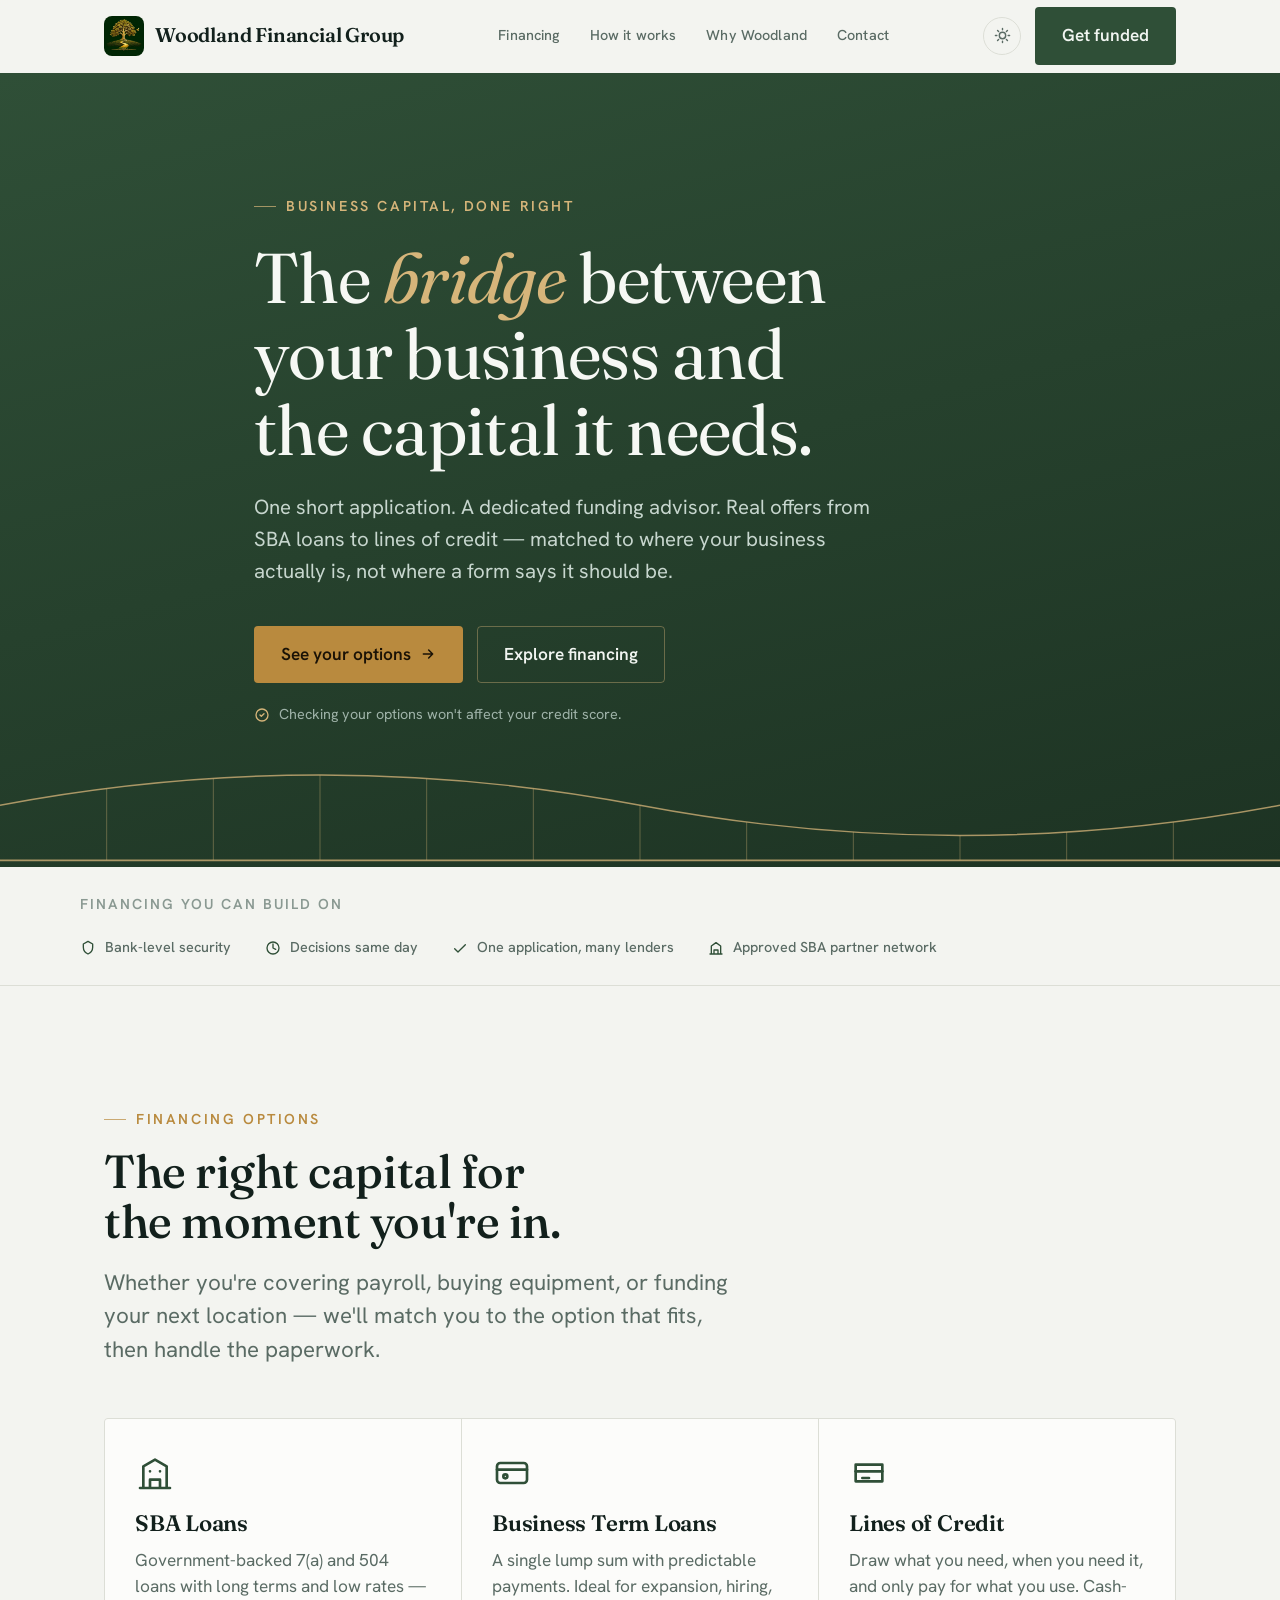
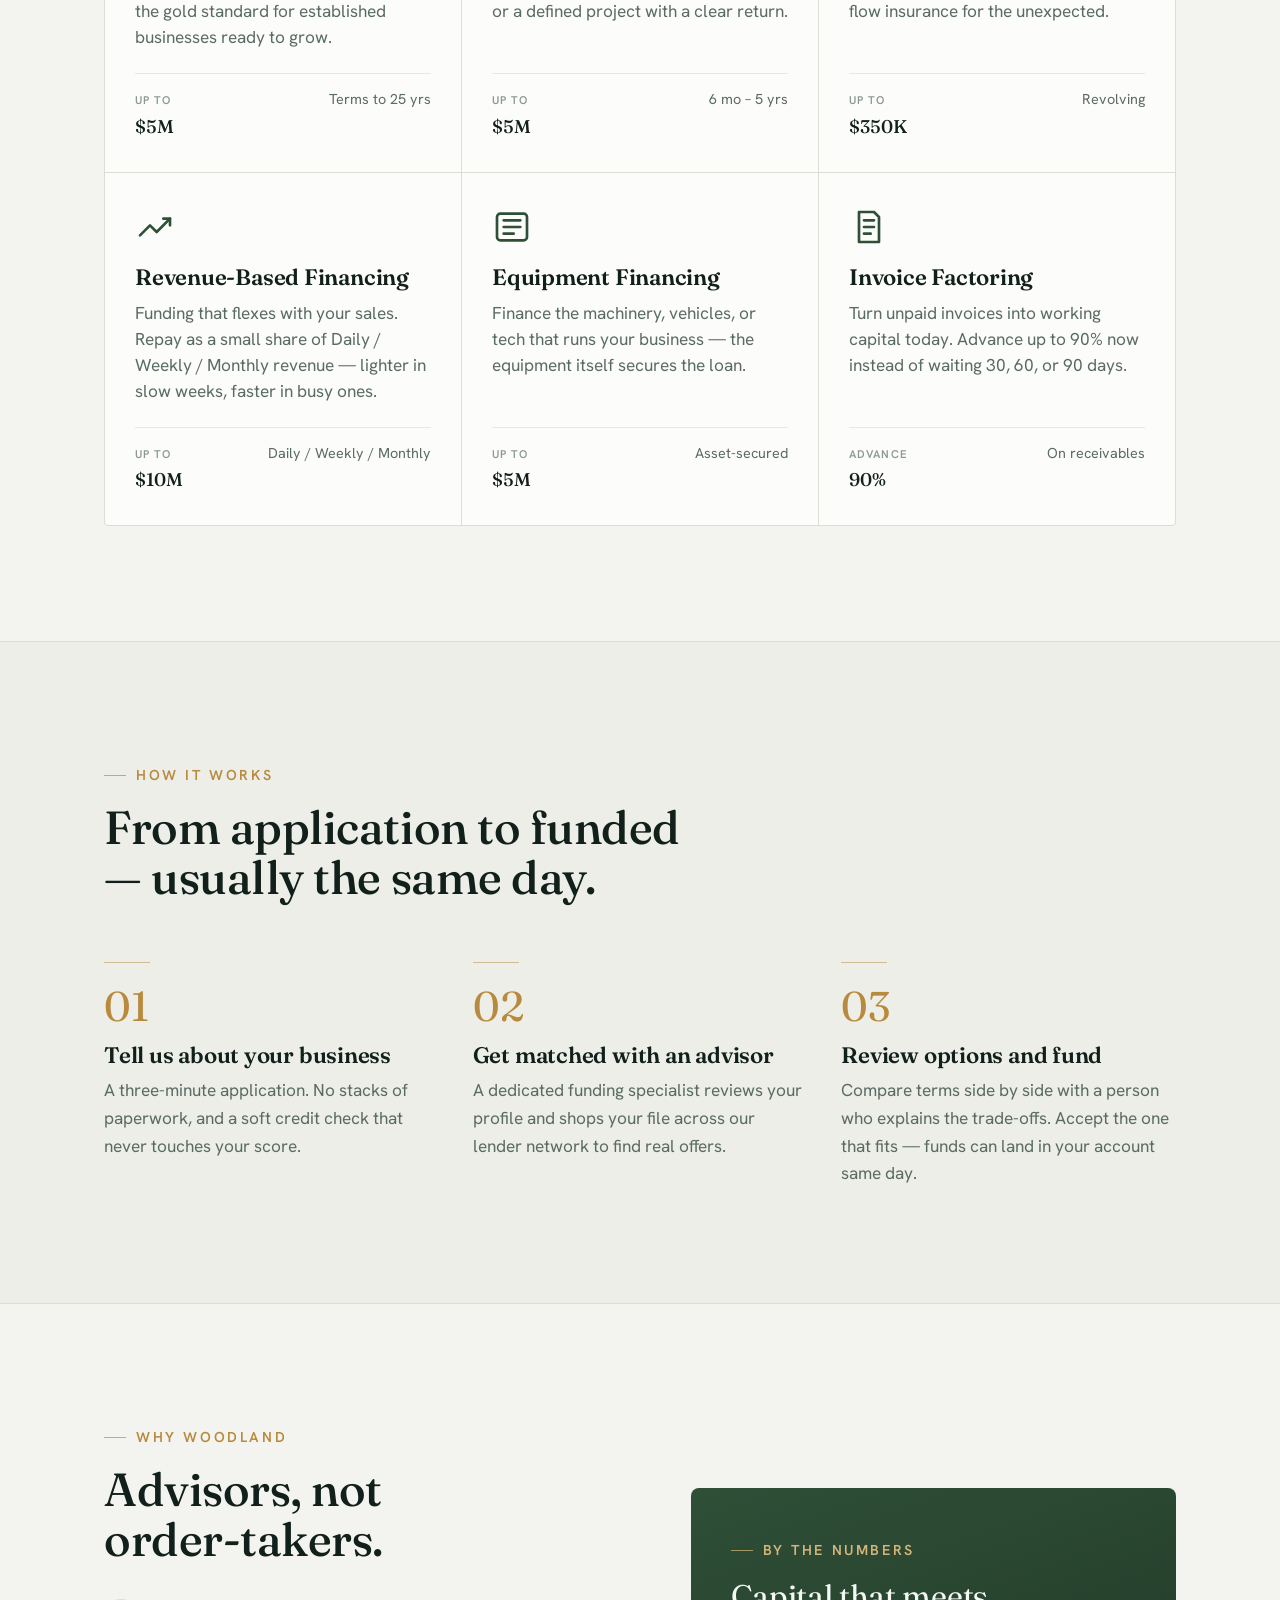
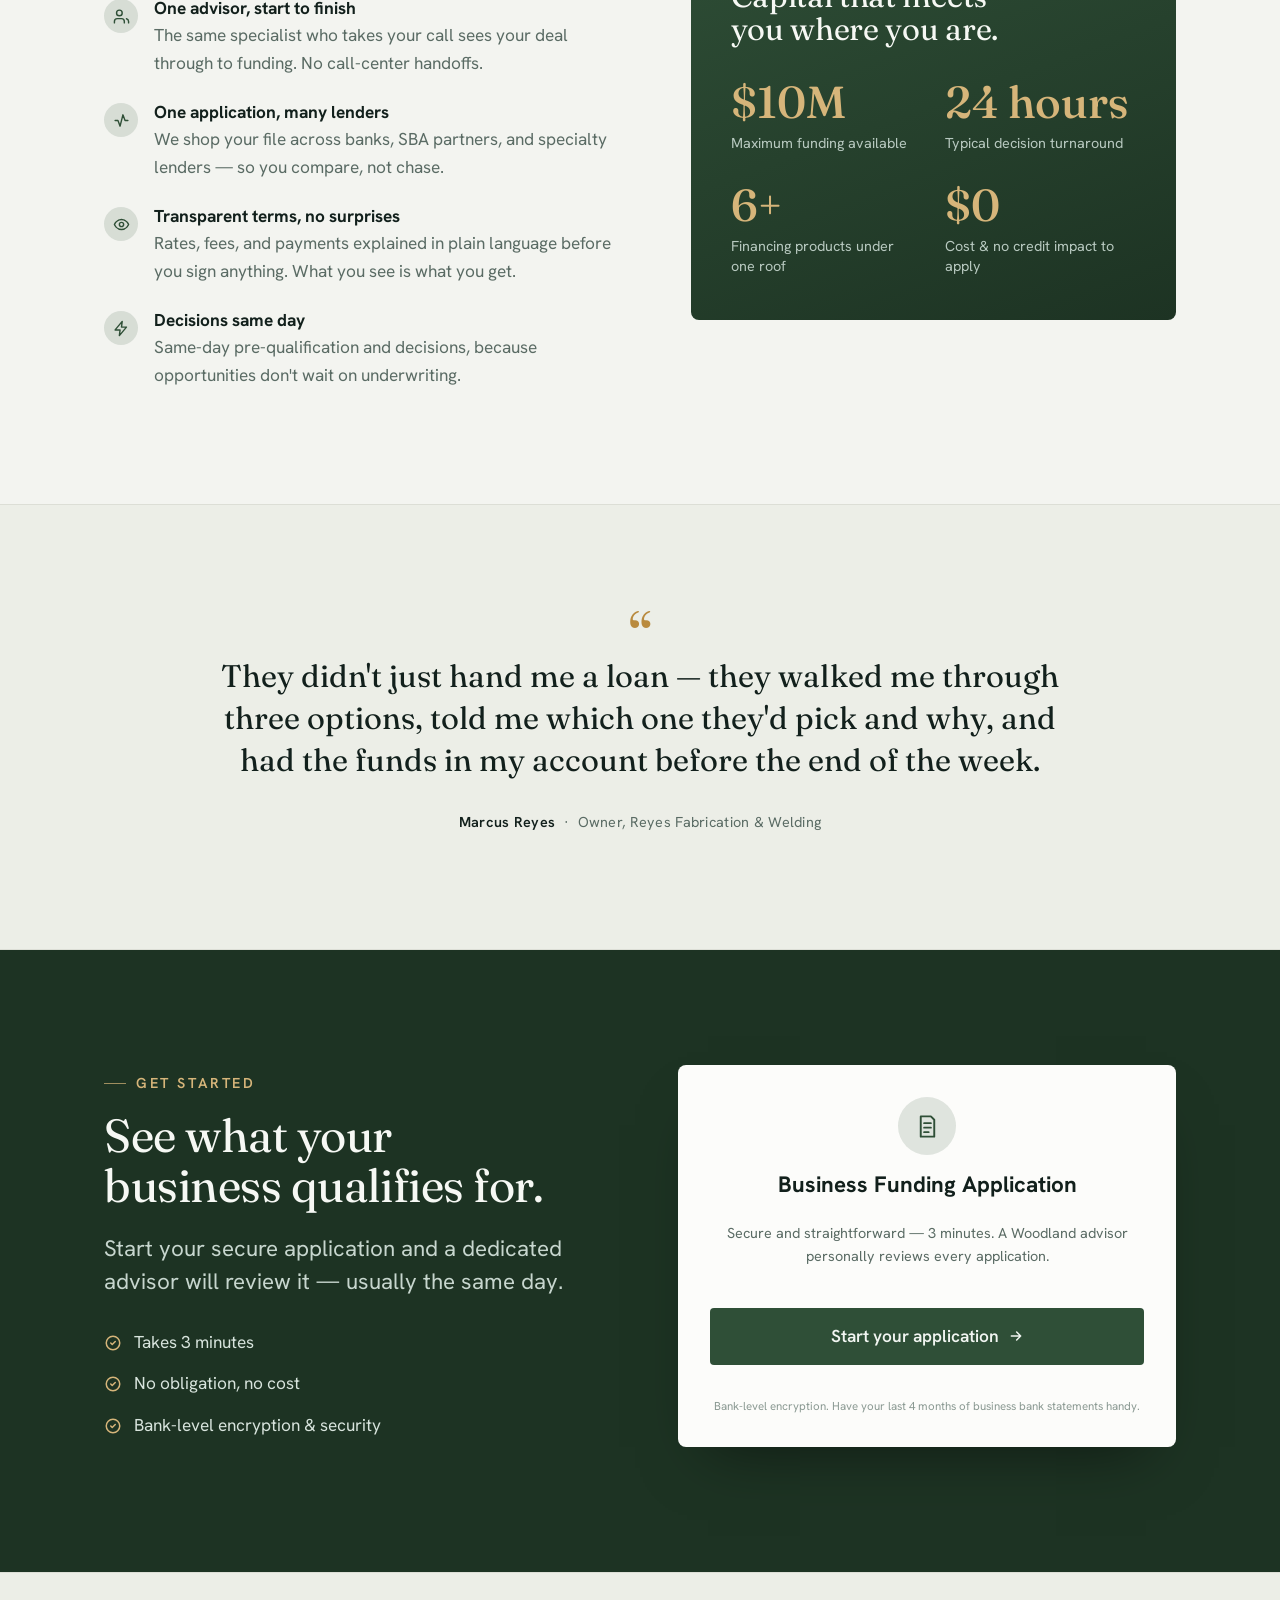
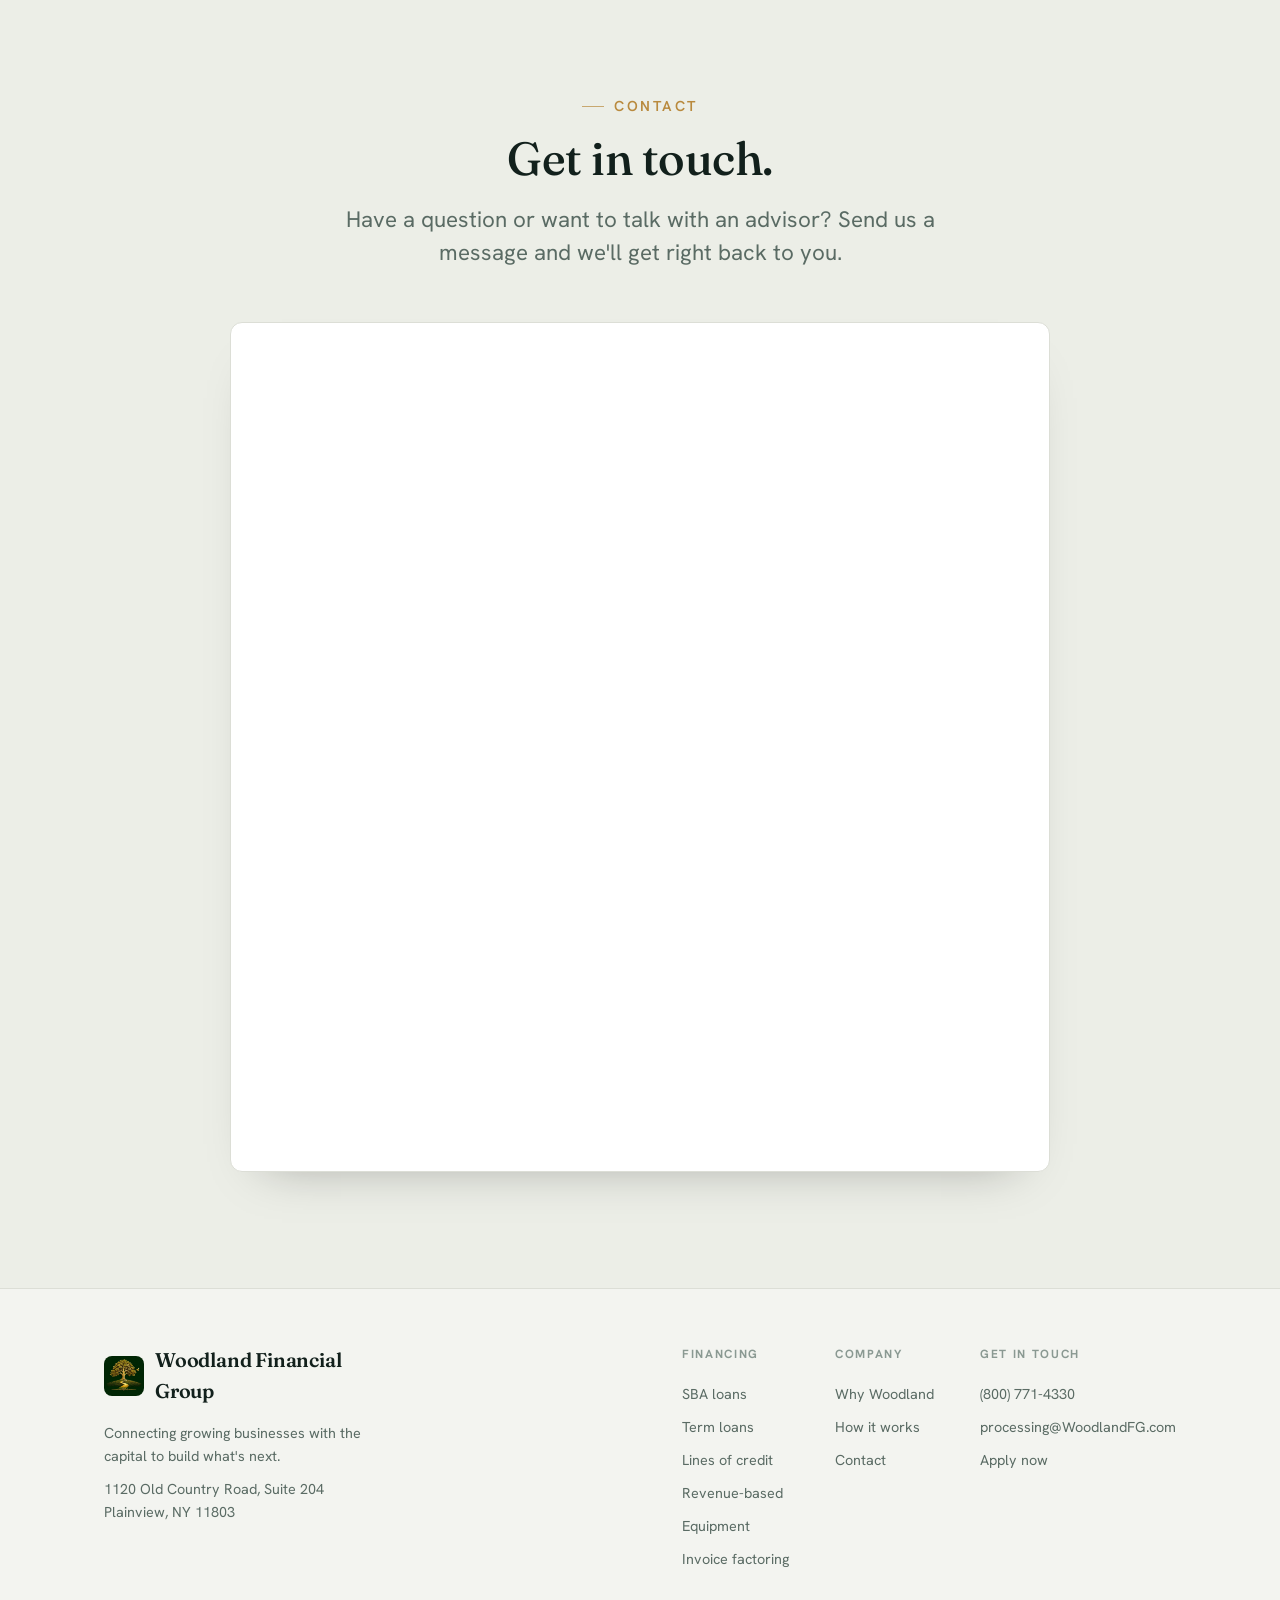
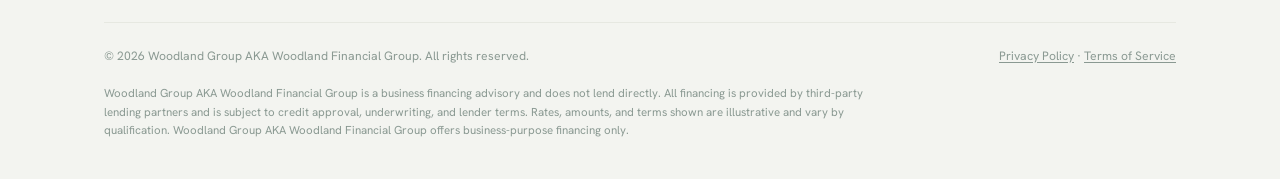
==== commit 129f3523: "Contact scrolls to a new contact section with its own JotForm (below Get Started) - Revert Contact l" ====
--- a/index.html
+++ b/index.html
@@ -384,7 +384,7 @@
       <a href="#products">Financing</a>
       <a href="#how">How it works</a>
       <a href="#why">Why Woodland</a>
-      <a href="#apply">Contact</a>
+      <a href="#contact">Contact</a>
     </nav>
     <div class="nav-cta">
       <button class="theme-toggle" id="themeToggle" aria-label="Toggle color theme" title="Toggle theme">
@@ -595,6 +595,27 @@
         <svg width="16" height="16" viewBox="0 0 24 24" fill="none" stroke="currentColor" stroke-width="2.2" stroke-linecap="round" stroke-linejoin="round"><path d="M5 12h14M13 6l6 6-6 6"/></svg>
       </a>
       <p class="form-fine">Bank-level encryption. Have your last 4 months of business bank statements handy.</p>
+    </div>
+  </div>
+</section>
+
+<!-- ================= CONTACT ================= -->
+<section class="section" id="contact" style="background:var(--bg-alt); border-top:1px solid var(--line);">
+  <div class="wrap">
+    <div class="section-head center reveal">
+      <span class="eyebrow">Contact</span>
+      <h2>Get in touch.</h2>
+      <p>Have a question or want to talk with an advisor? Send us a message and we'll get right back to you.</p>
+    </div>
+    <div class="reveal" style="max-width:820px; margin:0 auto; background:#FFFFFF; border:1px solid var(--line); border-radius:12px; padding:clamp(10px,2vw,20px); box-shadow:0 24px 50px -34px rgba(0,0,0,0.35);">
+      <iframe
+        id="JotFormIFrame-262156701050042"
+        title="Woodland Financial Group — Contact"
+        allow="geolocation; microphone; camera; fullscreen; payment"
+        src="https://form.jotform.com/262156701050042"
+        style="min-width:100%;max-width:100%;height:800px;border:none;"
+        scrolling="no">
+      </iframe>
     </div>
   </div>
 </section>
@@ -627,7 +648,7 @@
           <h4>Company</h4>
           <a href="#why">Why Woodland</a>
           <a href="#how">How it works</a>
-          <a href="#apply">Contact</a>
+          <a href="#contact">Contact</a>
         </div>
         <div class="foot-col">
           <h4>Get in touch</h4>
@@ -645,6 +666,8 @@
   </div>
 </footer>
 
+<script src="https://cdn.jotfor.ms/s/umd/latest/for-form-embed-handler.js"></script>
+<script>window.jotformEmbedHandler("iframe[id='JotFormIFrame-262156701050042']", "https://form.jotform.com");</script>
 <script>
 (function () {
   /* theme toggle */
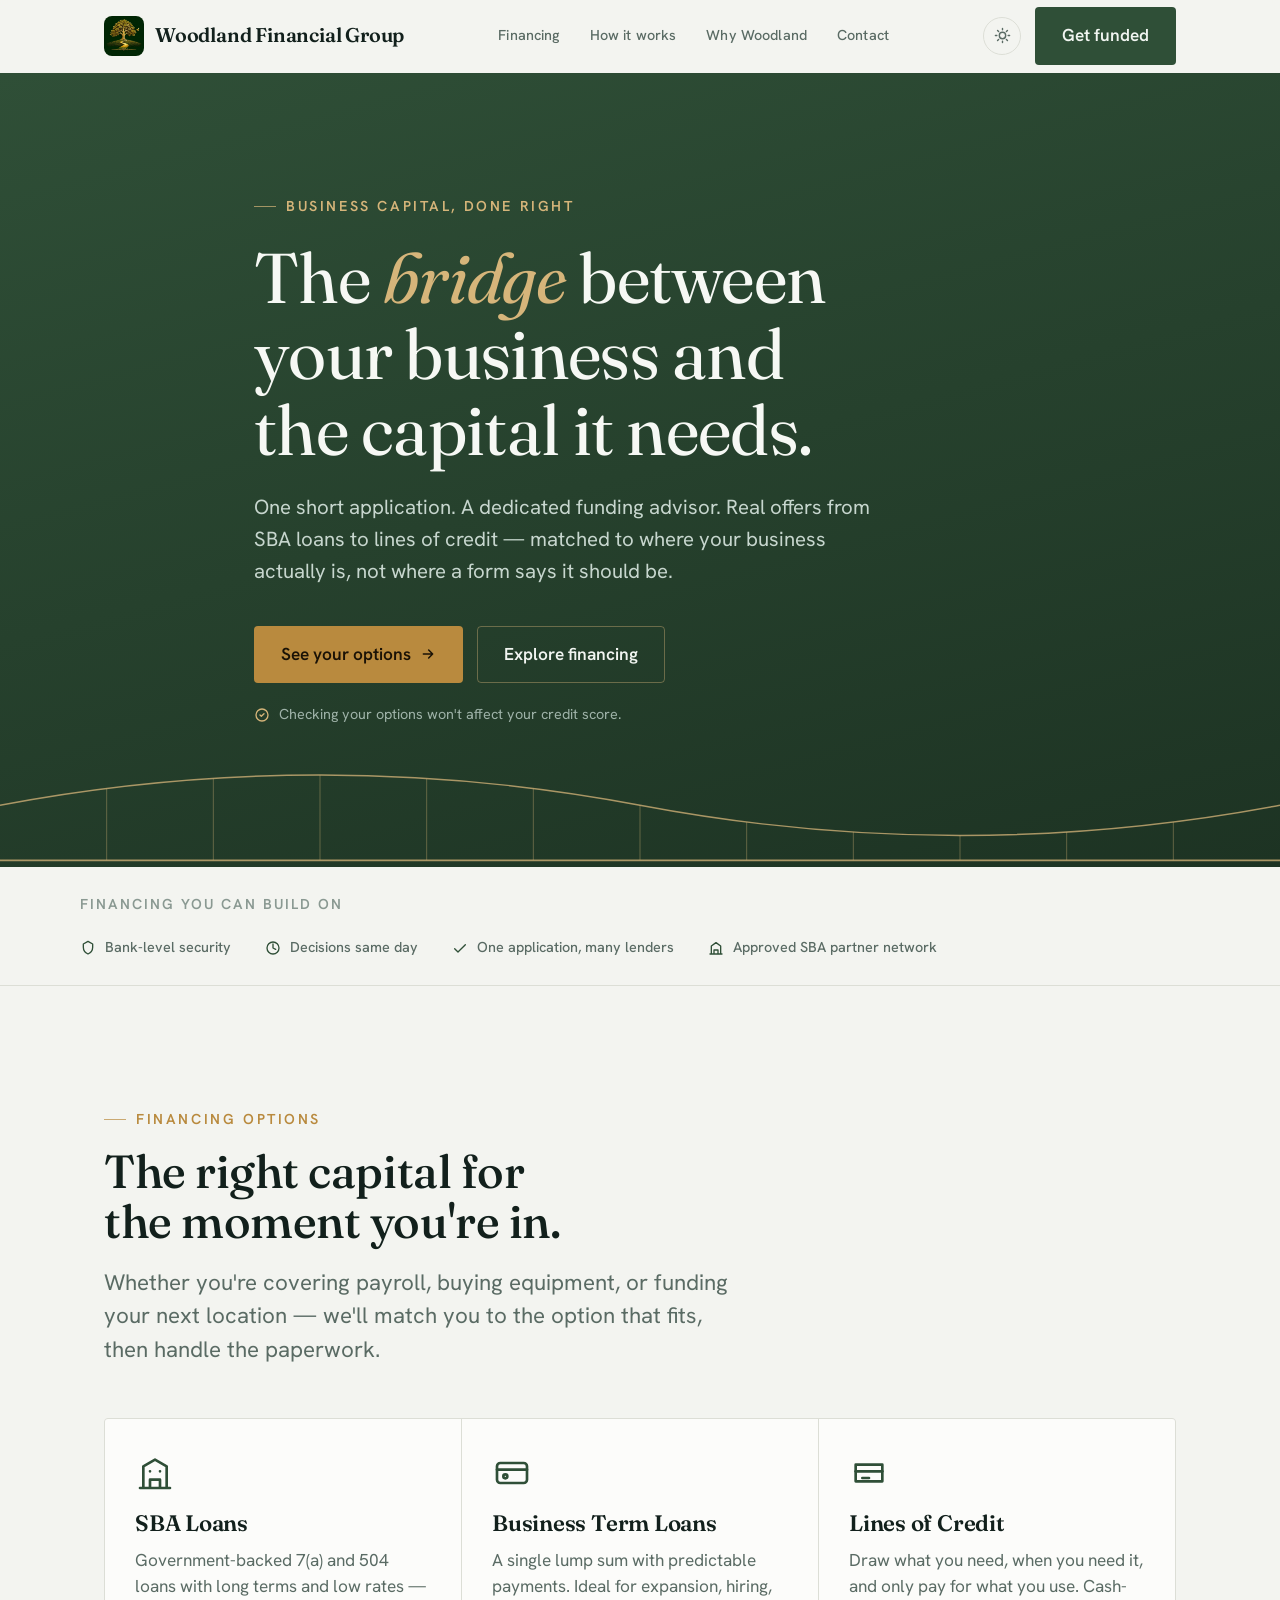
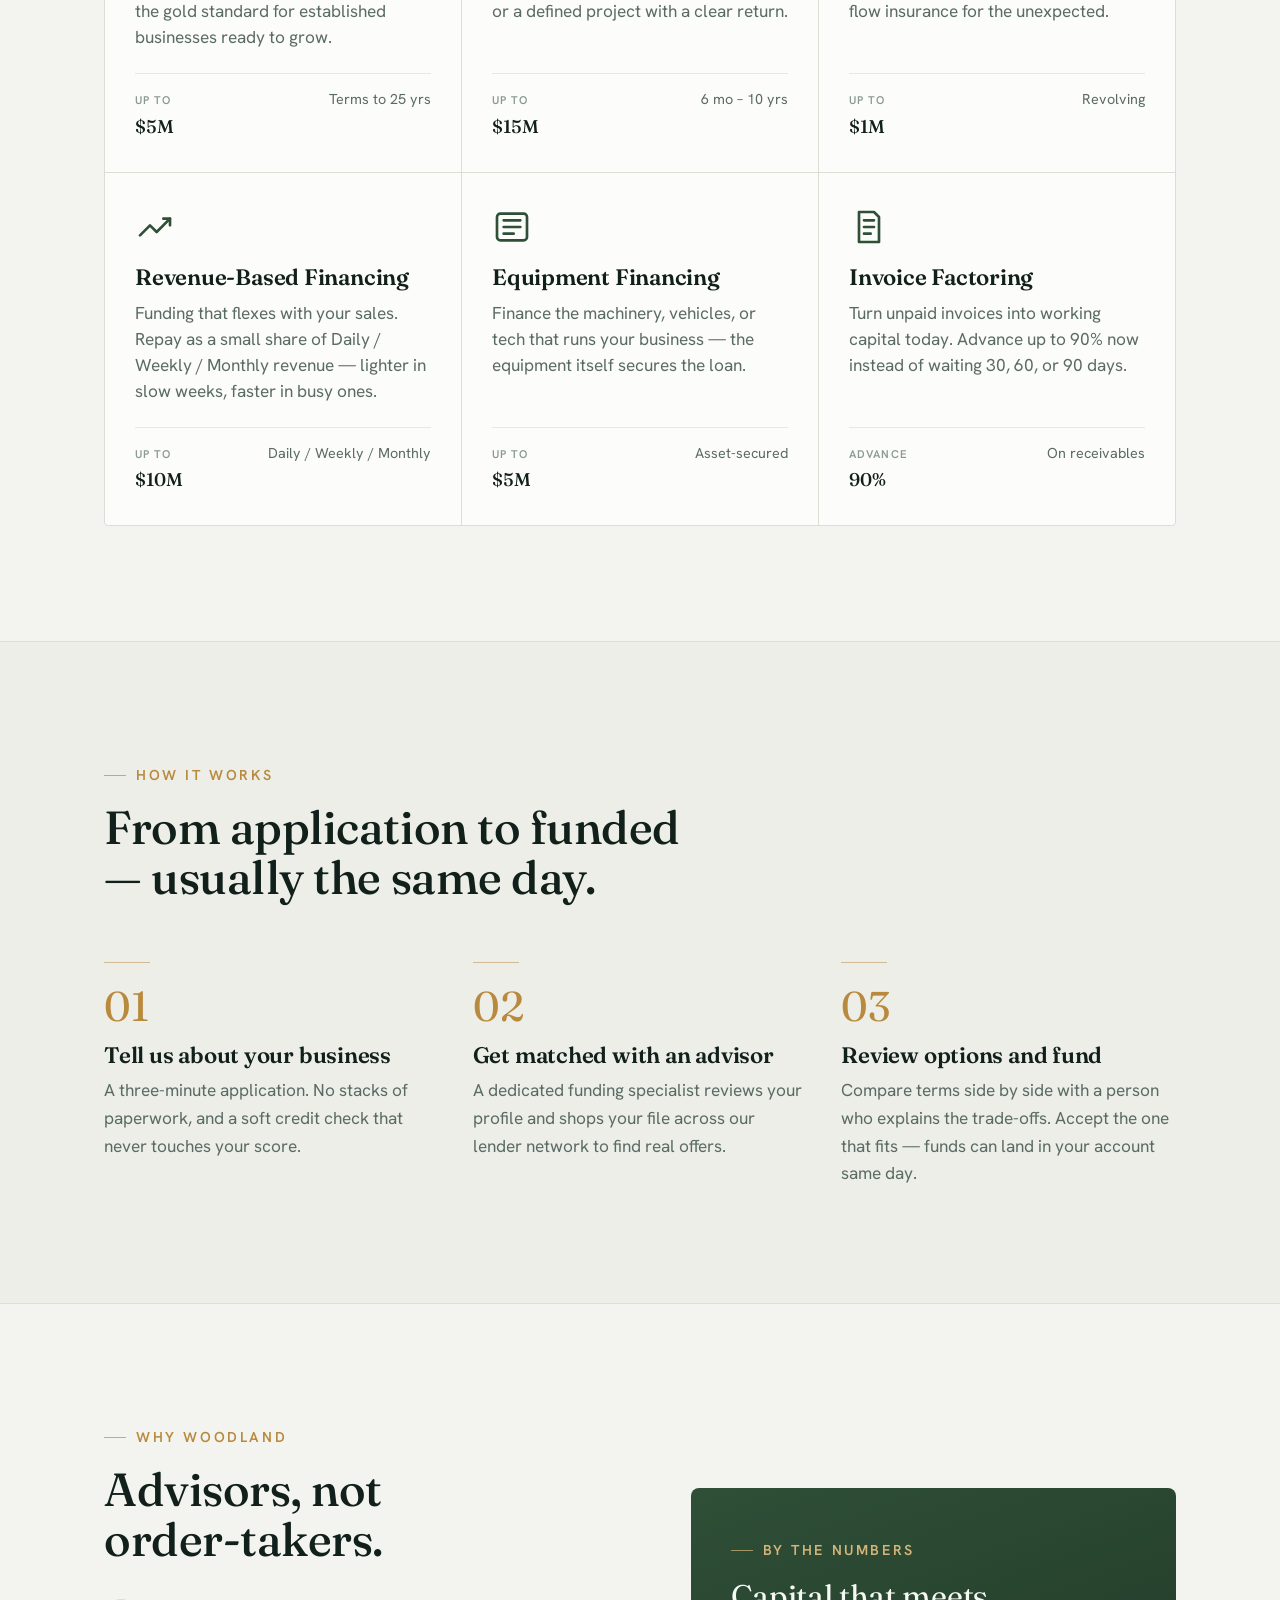
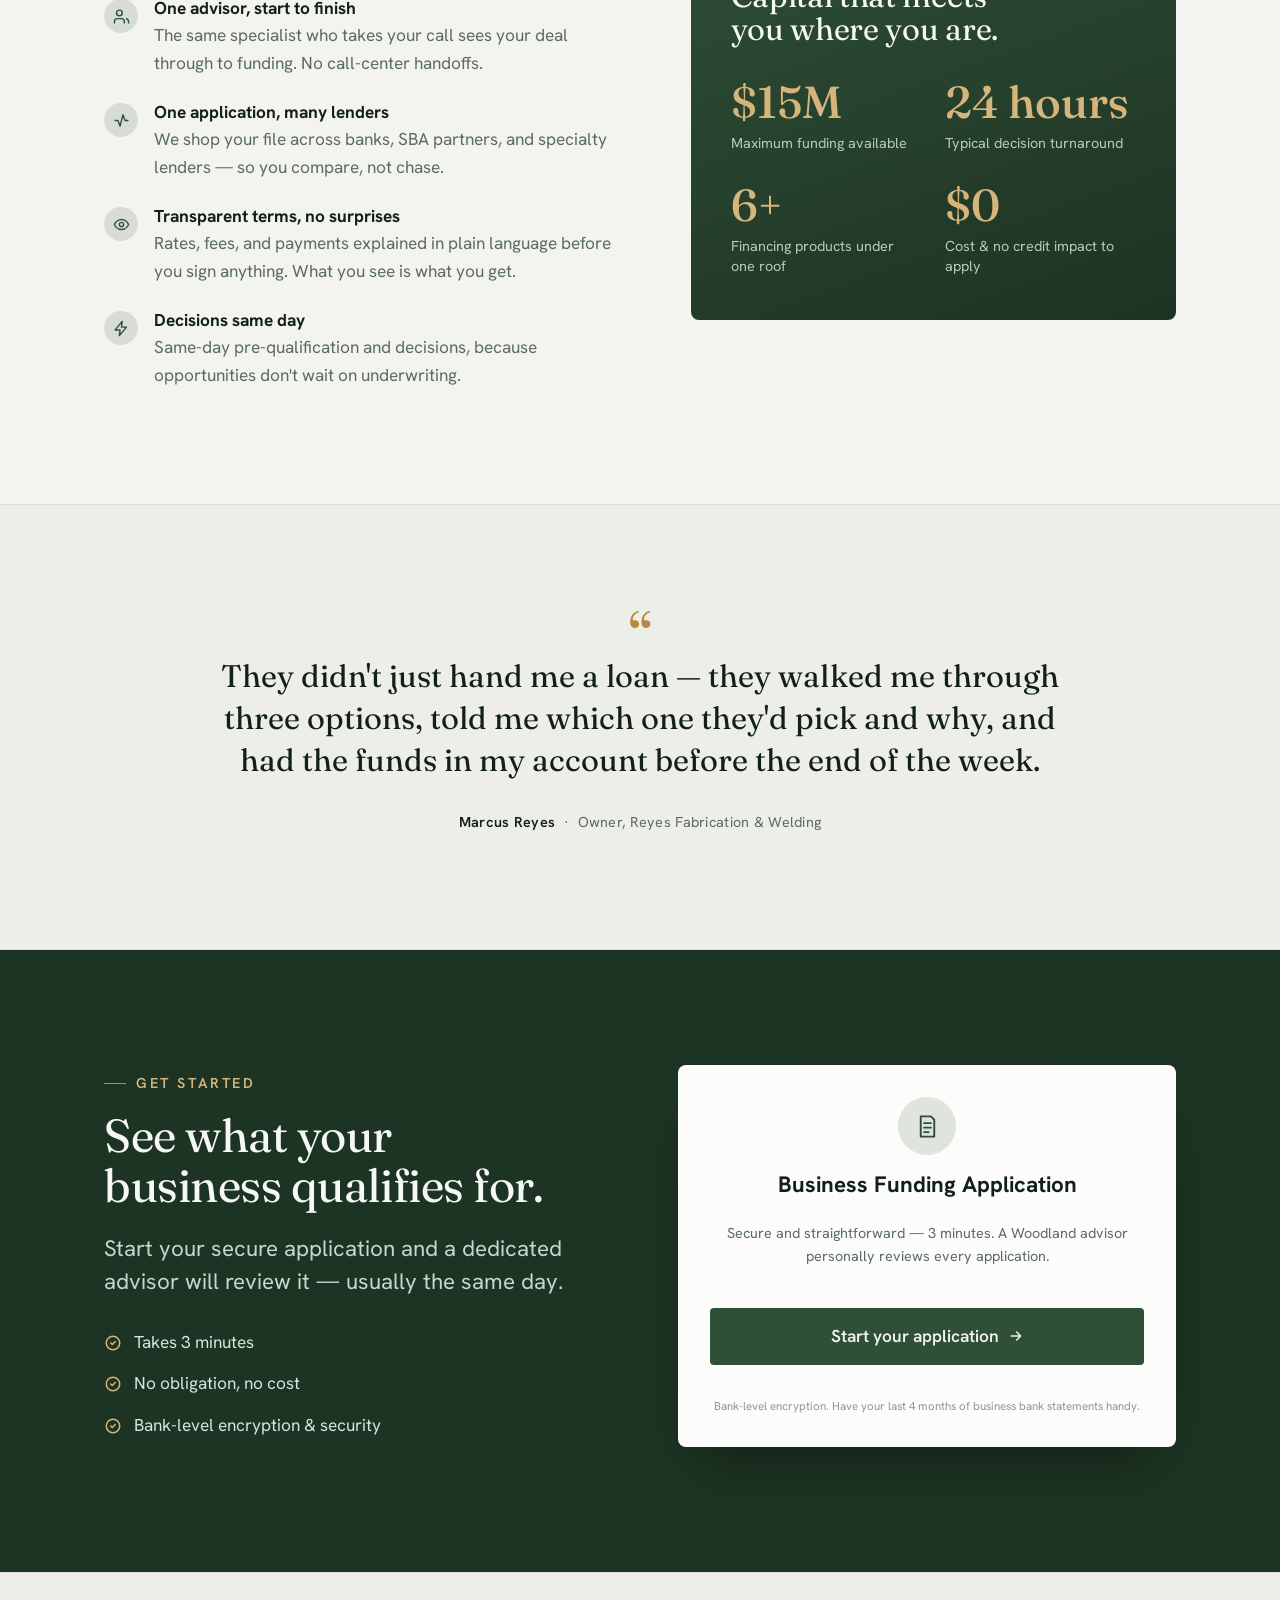
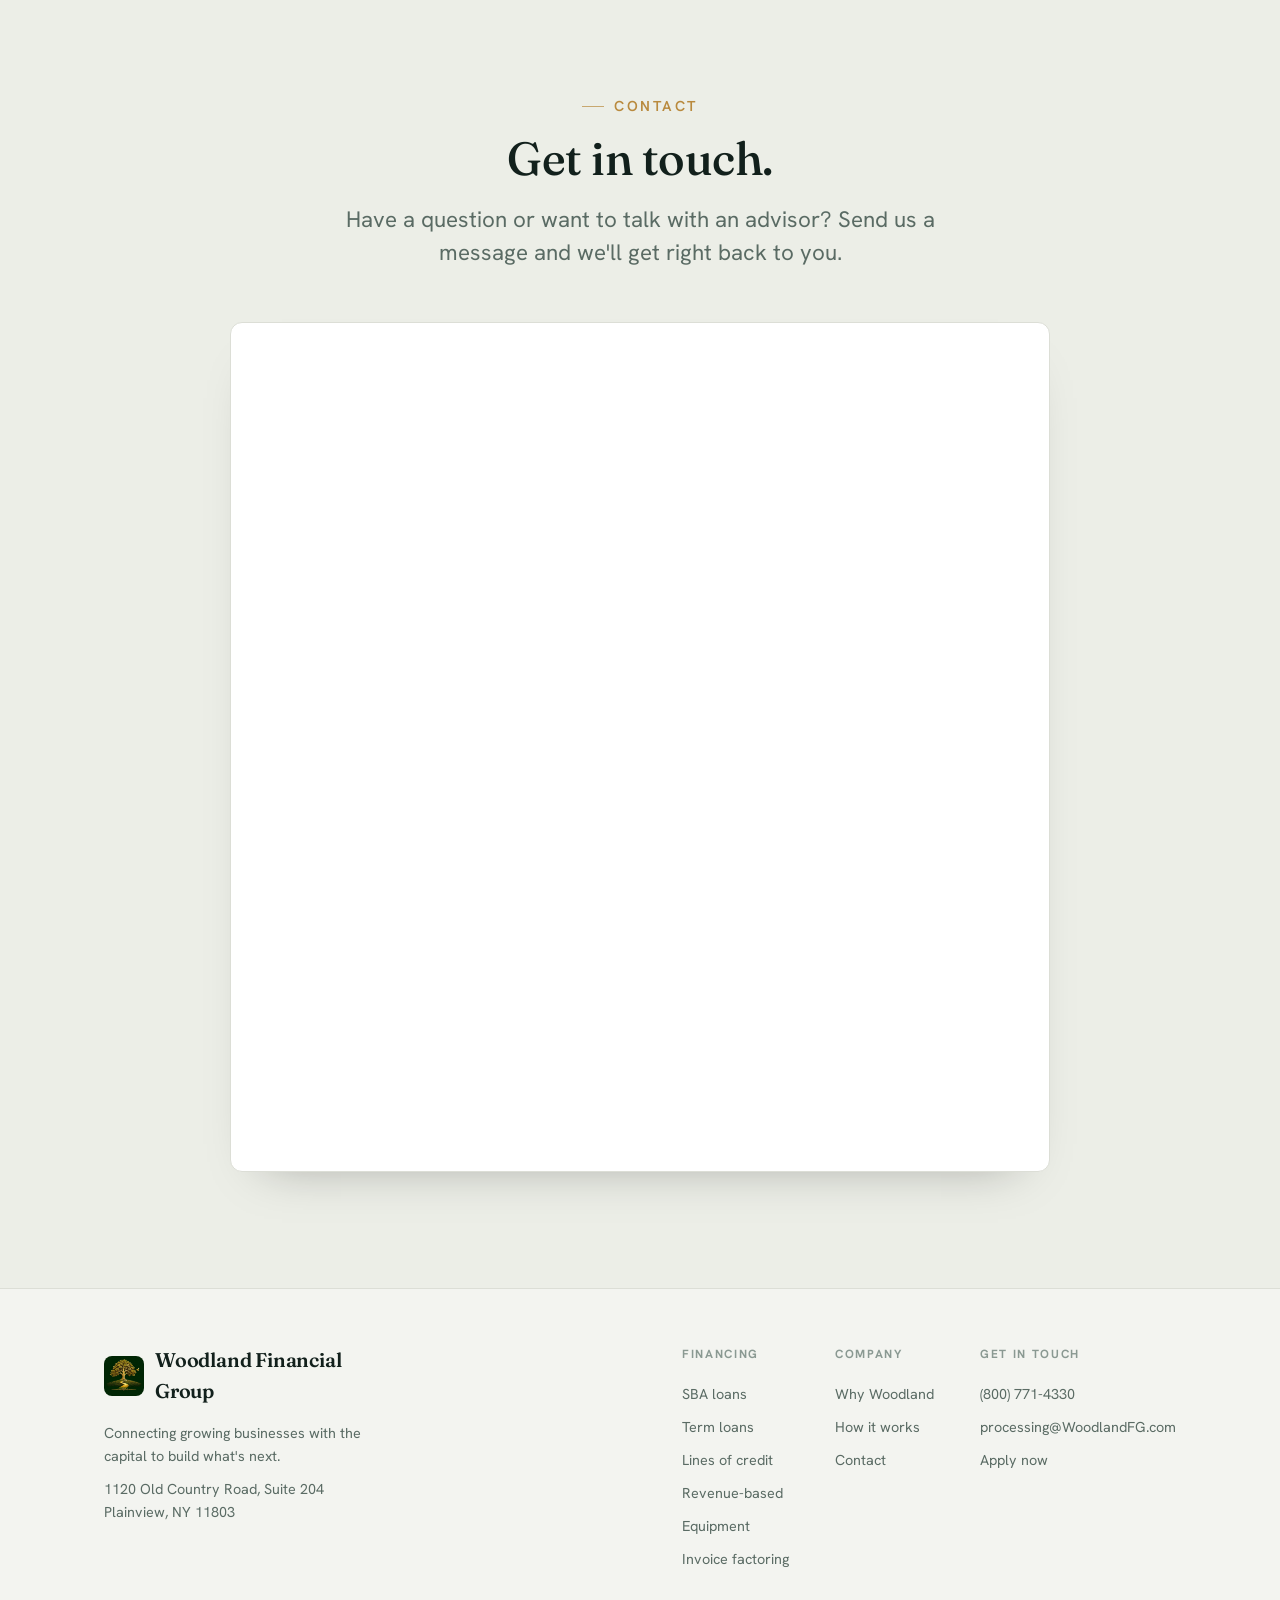
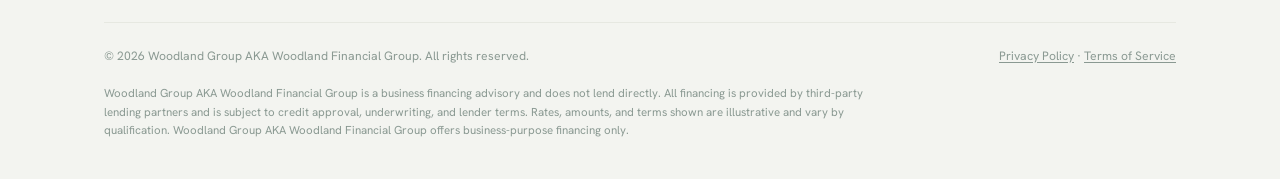
==== commit 40e15d1f: "Term loans up to $15M / 6 mo–10 yrs, LOC up to $1M, max stat $15M Co-Authored-By: Claude Opus 4.8 <n" ====
--- a/index.html
+++ b/index.html
@@ -462,14 +462,14 @@
         <svg class="product-icon" viewBox="0 0 24 24" fill="none" stroke="currentColor" stroke-width="1.6" stroke-linecap="round" stroke-linejoin="round"><rect x="3" y="6" width="18" height="12" rx="2"/><path d="M3 10h18"/><circle cx="8" cy="14" r="1.2"/></svg>
         <h3>Business Term Loans</h3>
         <p>A single lump sum with predictable payments. Ideal for expansion, hiring, or a defined project with a clear return.</p>
-        <div class="product-meta"><span class="amt"><small>Up to</small>$5M</span><span class="term">6 mo – 5 yrs</span></div>
+        <div class="product-meta"><span class="amt"><small>Up to</small>$15M</span><span class="term">6 mo – 10 yrs</span></div>
       </article>
 
       <article class="product reveal">
         <svg class="product-icon" viewBox="0 0 24 24" fill="none" stroke="currentColor" stroke-width="1.6" stroke-linecap="round" stroke-linejoin="round"><path d="M4 7h16v10H4z"/><path d="M4 11h16"/><path d="M8 15h4"/></svg>
         <h3>Lines of Credit</h3>
         <p>Draw what you need, when you need it, and only pay for what you use. Cash-flow insurance for the unexpected.</p>
-        <div class="product-meta"><span class="amt"><small>Up to</small>$350K</span><span class="term">Revolving</span></div>
+        <div class="product-meta"><span class="amt"><small>Up to</small>$1M</span><span class="term">Revolving</span></div>
       </article>
 
       <article class="product reveal">
@@ -553,7 +553,7 @@
       <span class="eyebrow">By the numbers</span>
       <h3>Capital that meets you where you are.</h3>
       <div class="stat-grid">
-        <div class="stat"><div class="n">$10M</div><div class="l">Maximum funding available</div></div>
+        <div class="stat"><div class="n">$15M</div><div class="l">Maximum funding available</div></div>
         <div class="stat"><div class="n">24 hours</div><div class="l">Typical decision turnaround</div></div>
         <div class="stat"><div class="n">6+</div><div class="l">Financing products under one roof</div></div>
         <div class="stat"><div class="n">$0</div><div class="l">Cost &amp; no credit impact to apply</div></div>
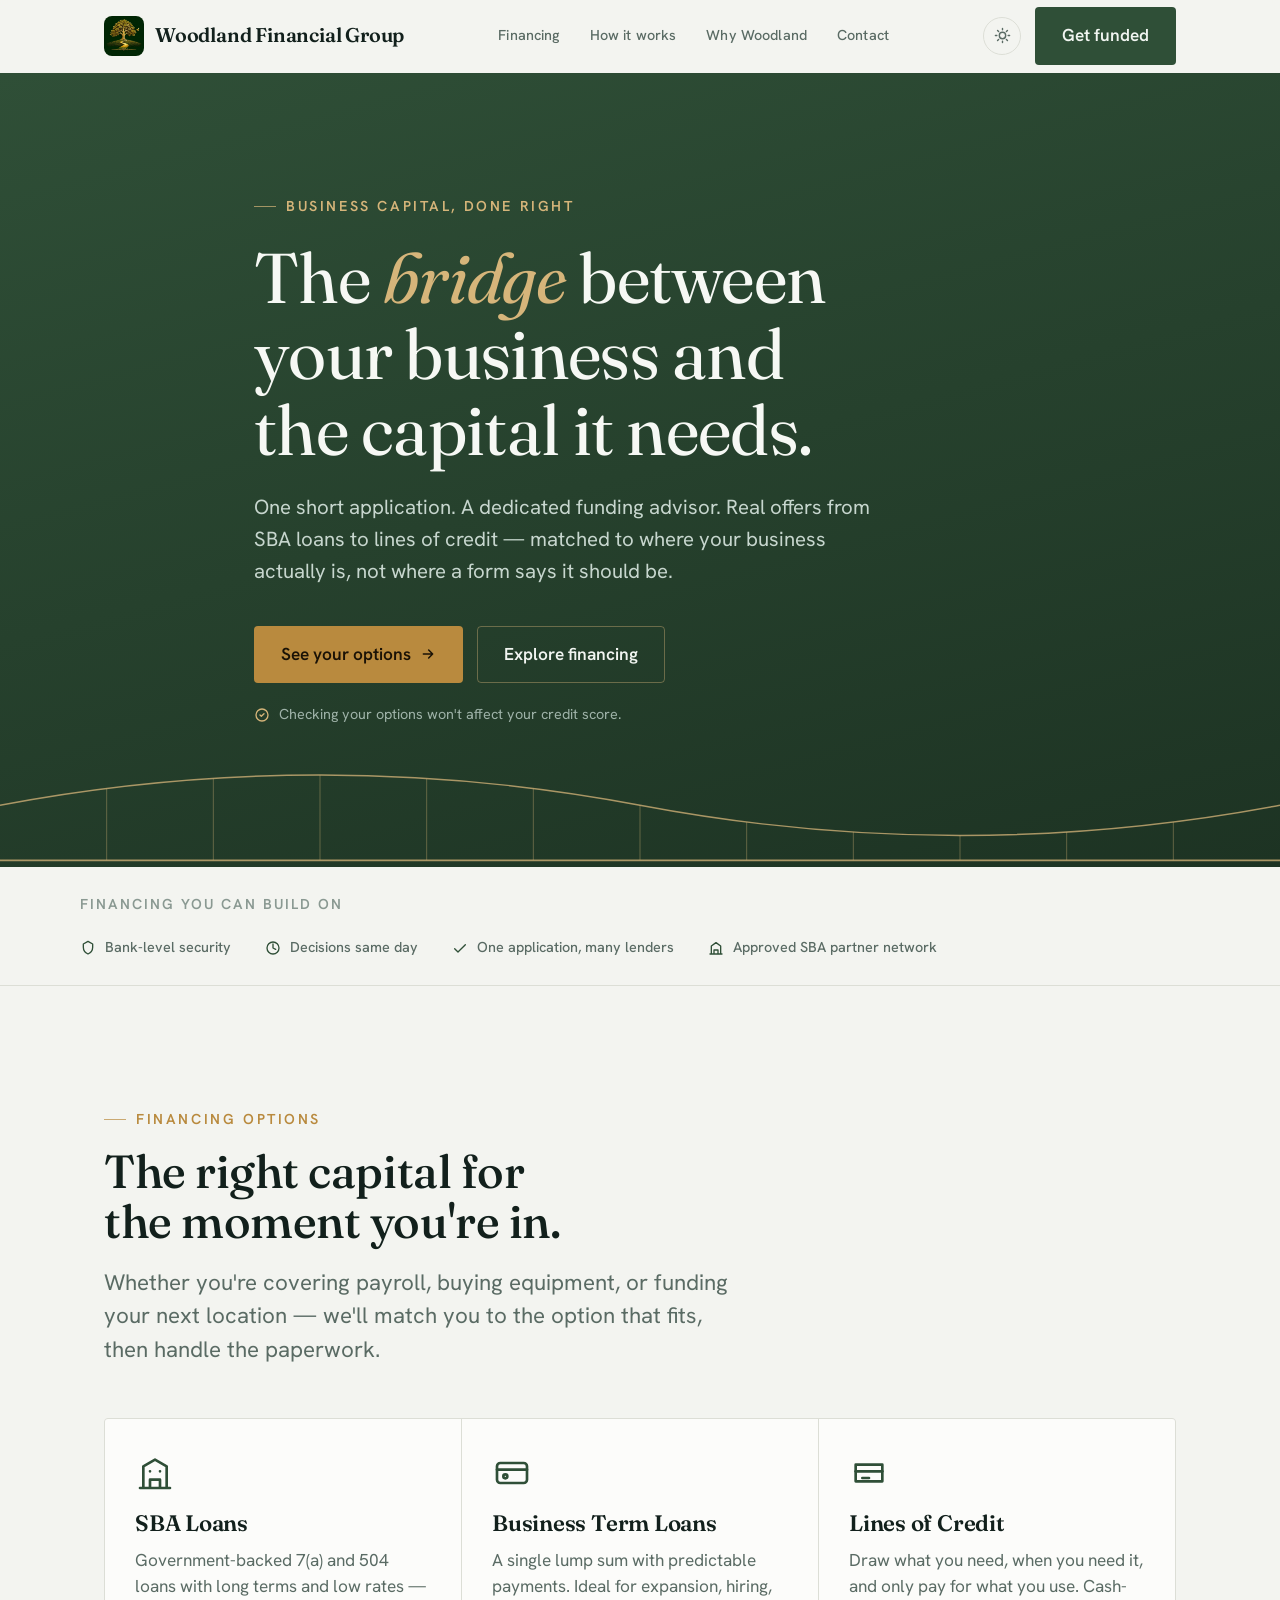
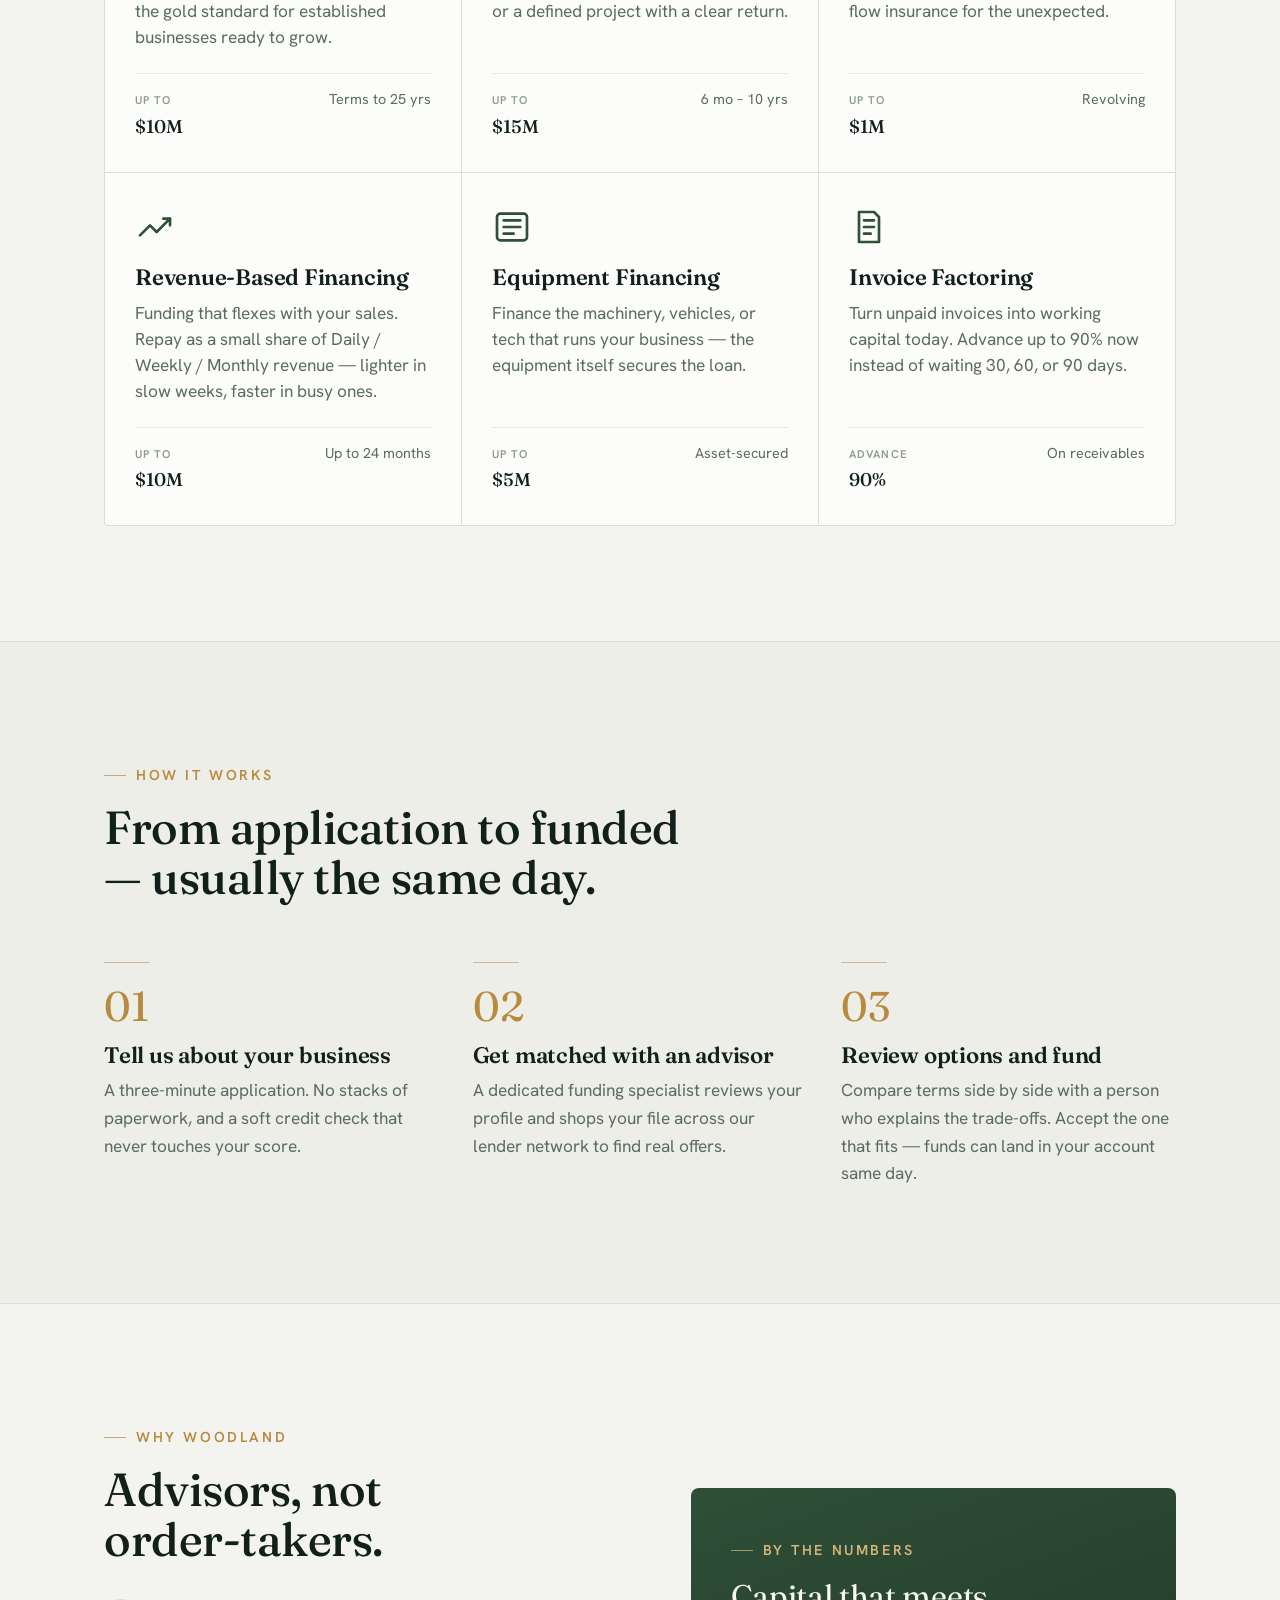
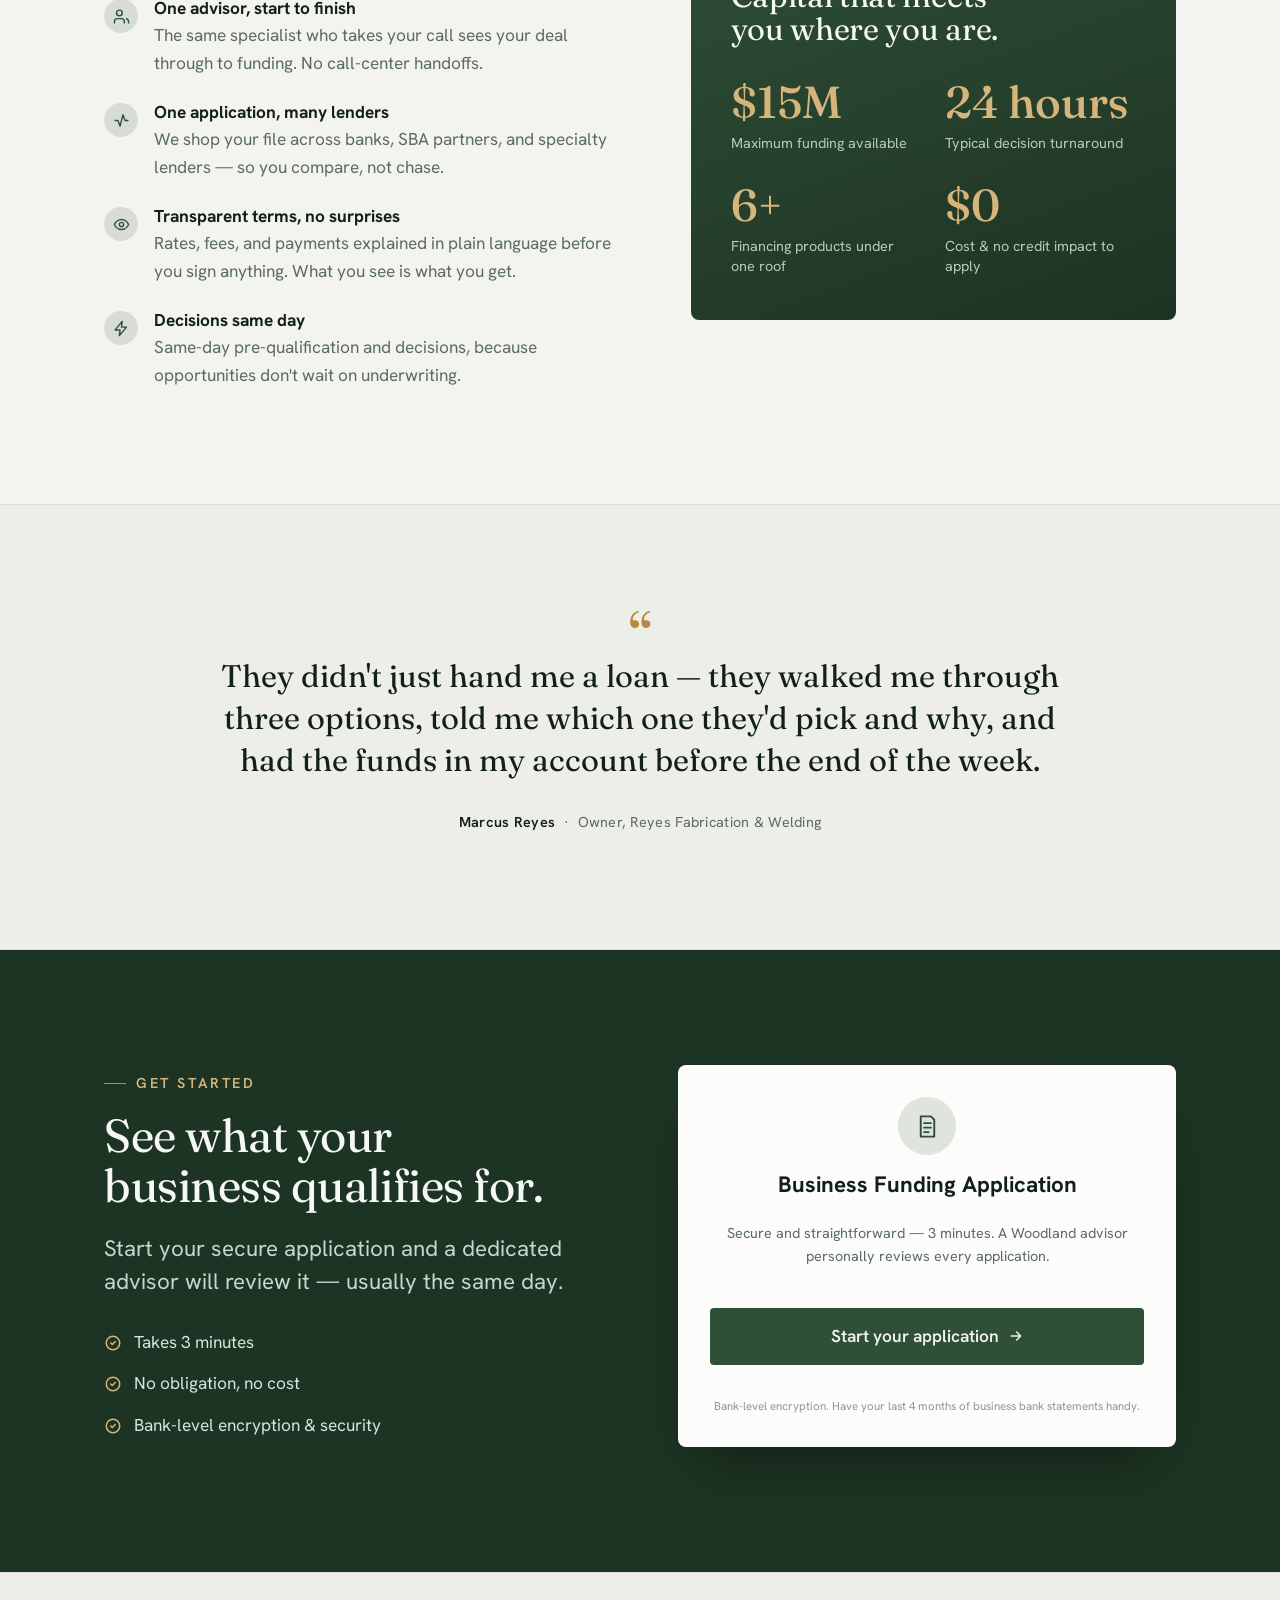
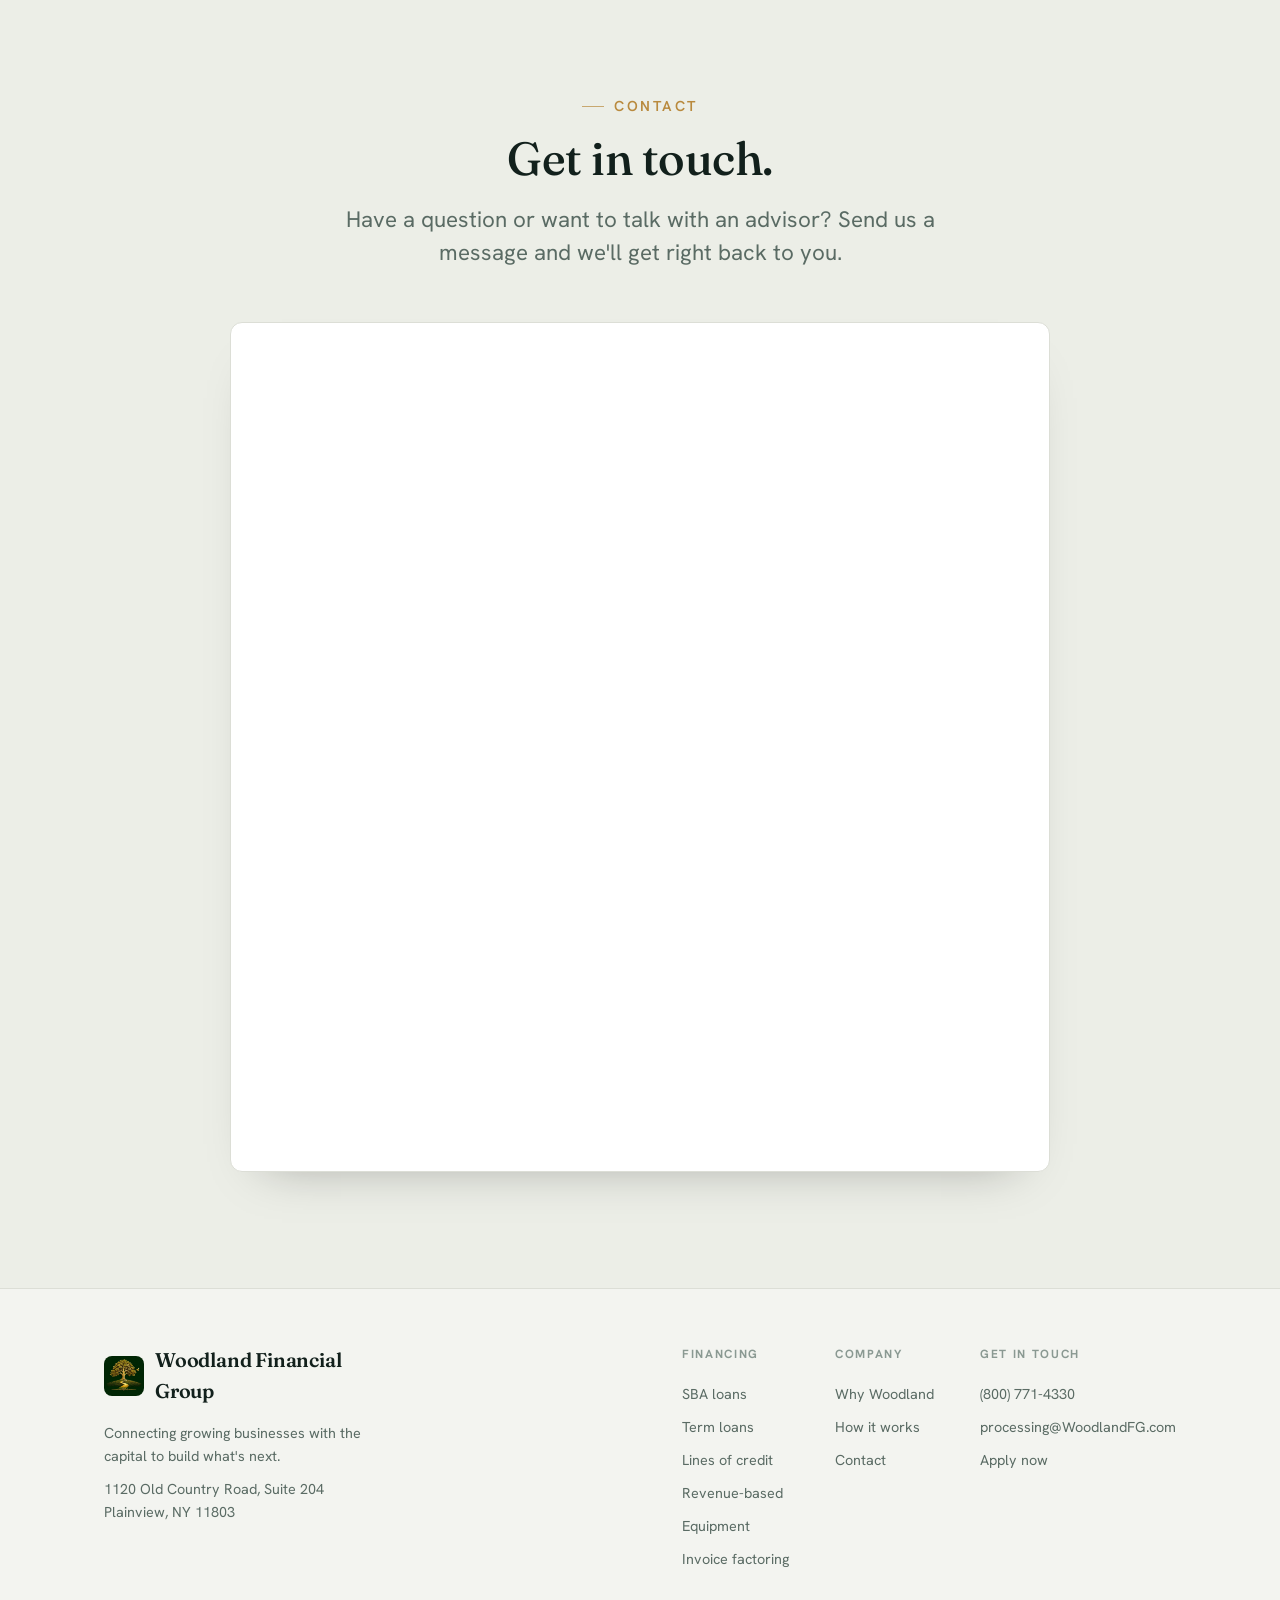
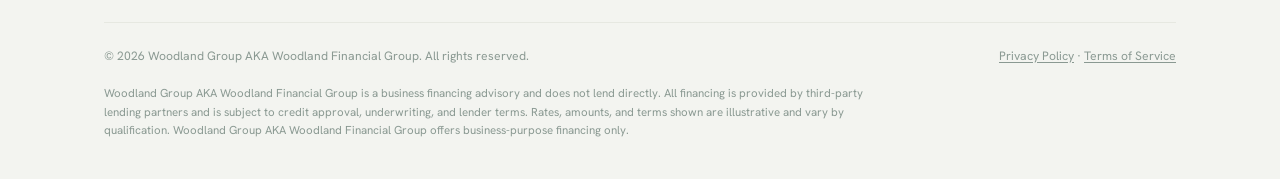
==== commit 934a7903: "SBA up to $10M; revenue-based term chip 'Up to 24 months' Co-Authored-By: Claude Opus 4.8 <noreply@a" ====
--- a/index.html
+++ b/index.html
@@ -455,7 +455,7 @@
         <svg class="product-icon" viewBox="0 0 24 24" fill="none" stroke="currentColor" stroke-width="1.6" stroke-linecap="round" stroke-linejoin="round"><path d="M3 21h18M5 21V8l7-4 7 4v13M9 21v-5h6v5"/><path d="M9 11h.01M15 11h.01"/></svg>
         <h3>SBA Loans</h3>
         <p>Government-backed 7(a) and 504 loans with long terms and low rates — the gold standard for established businesses ready to grow.</p>
-        <div class="product-meta"><span class="amt"><small>Up to</small>$5M</span><span class="term">Terms to 25 yrs</span></div>
+        <div class="product-meta"><span class="amt"><small>Up to</small>$10M</span><span class="term">Terms to 25 yrs</span></div>
       </article>
 
       <article class="product reveal">
@@ -476,7 +476,7 @@
         <svg class="product-icon" viewBox="0 0 24 24" fill="none" stroke="currentColor" stroke-width="1.6" stroke-linecap="round" stroke-linejoin="round"><path d="M3 17l6-6 4 4 8-8"/><path d="M17 7h4v4"/></svg>
         <h3>Revenue-Based Financing</h3>
         <p>Funding that flexes with your sales. Repay as a small share of Daily / Weekly / Monthly revenue — lighter in slow weeks, faster in busy ones.</p>
-        <div class="product-meta"><span class="amt"><small>Up to</small>$10M</span><span class="term">Daily / Weekly / Monthly</span></div>
+        <div class="product-meta"><span class="amt"><small>Up to</small>$10M</span><span class="term">Up to 24 months</span></div>
       </article>
 
       <article class="product reveal">
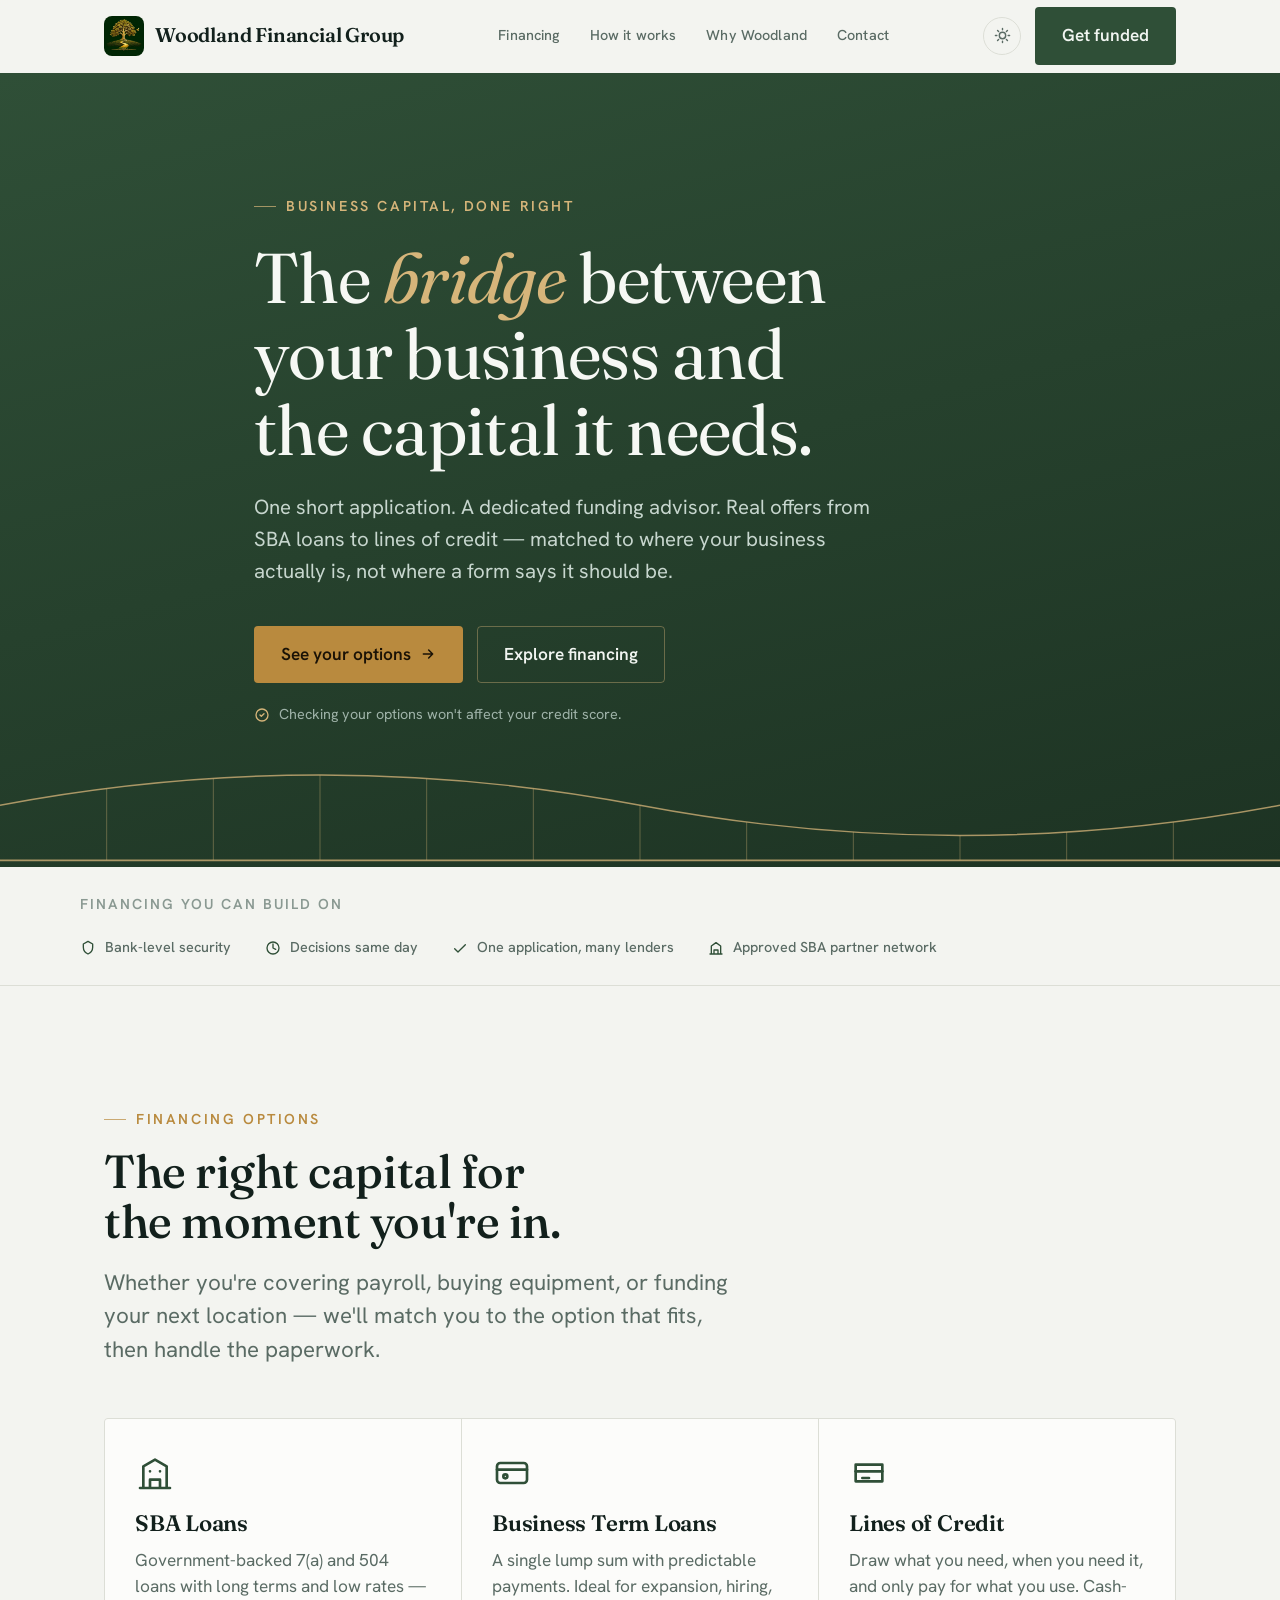
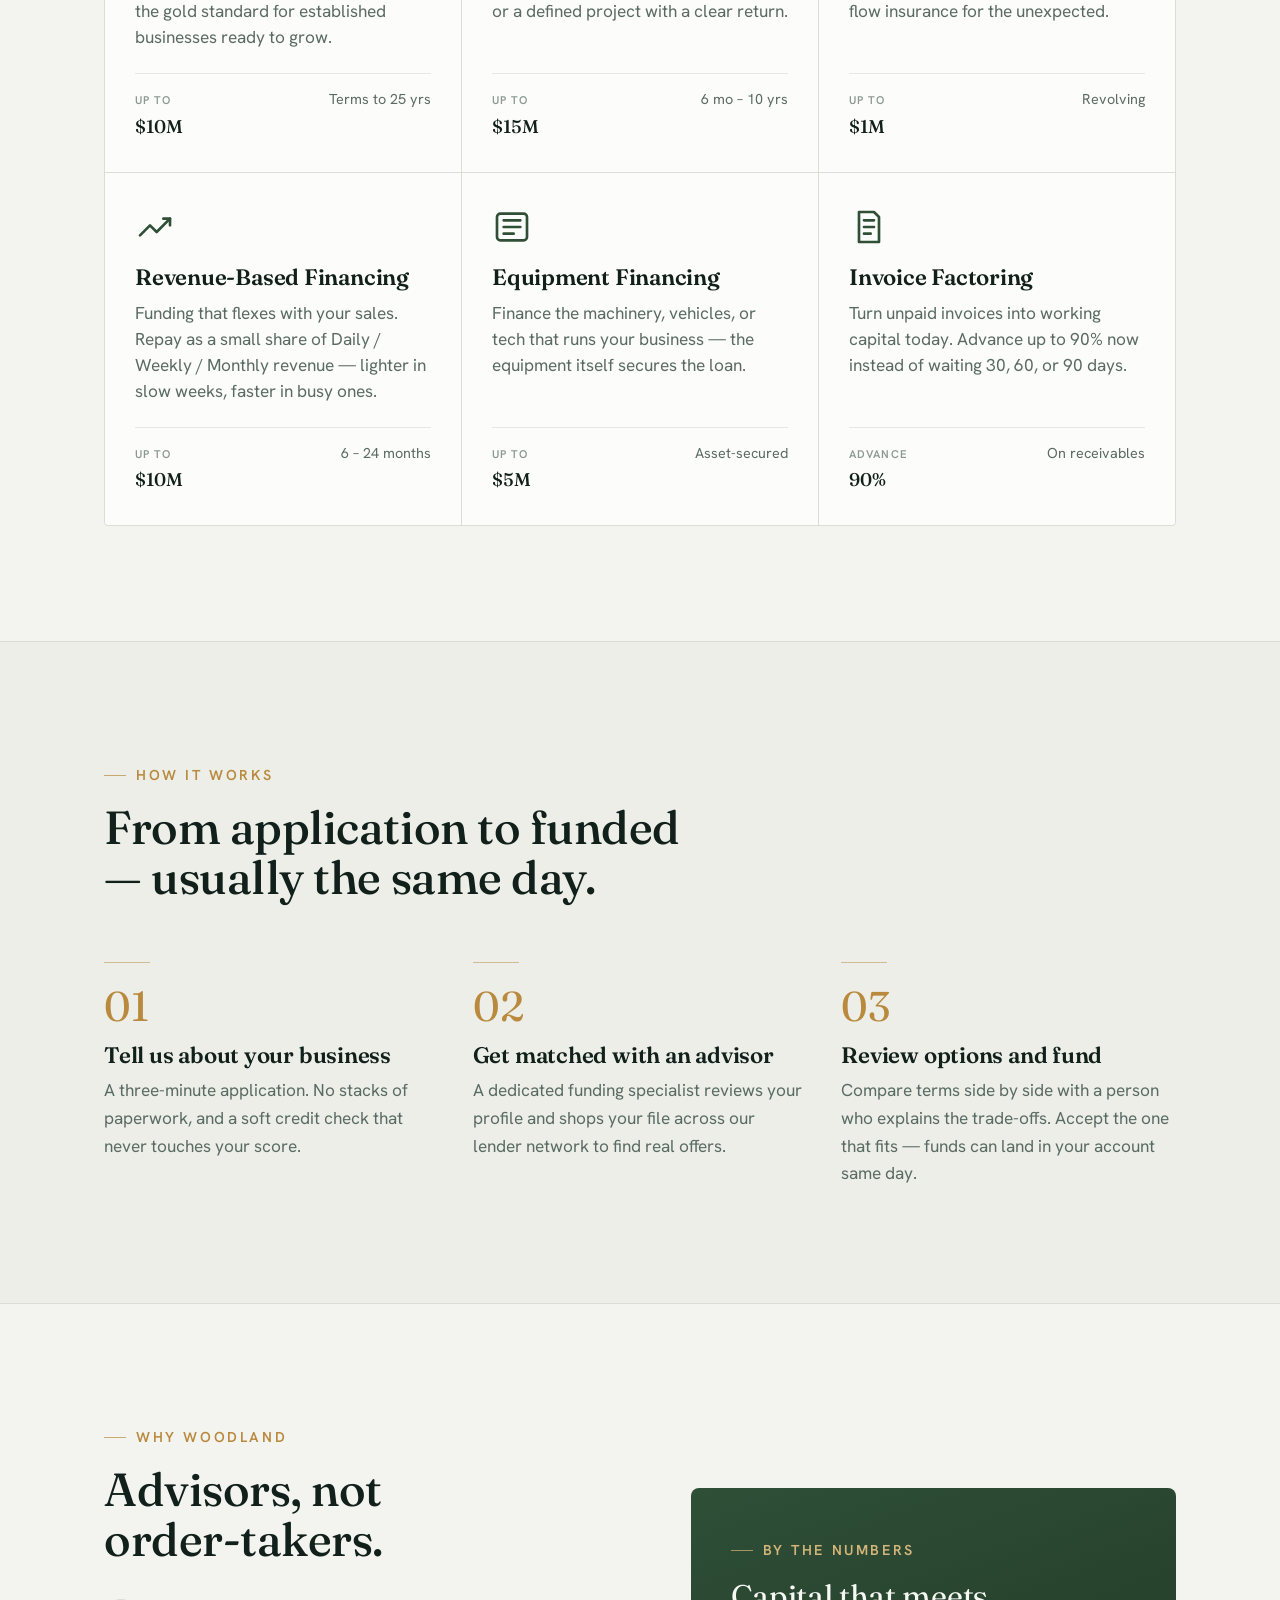
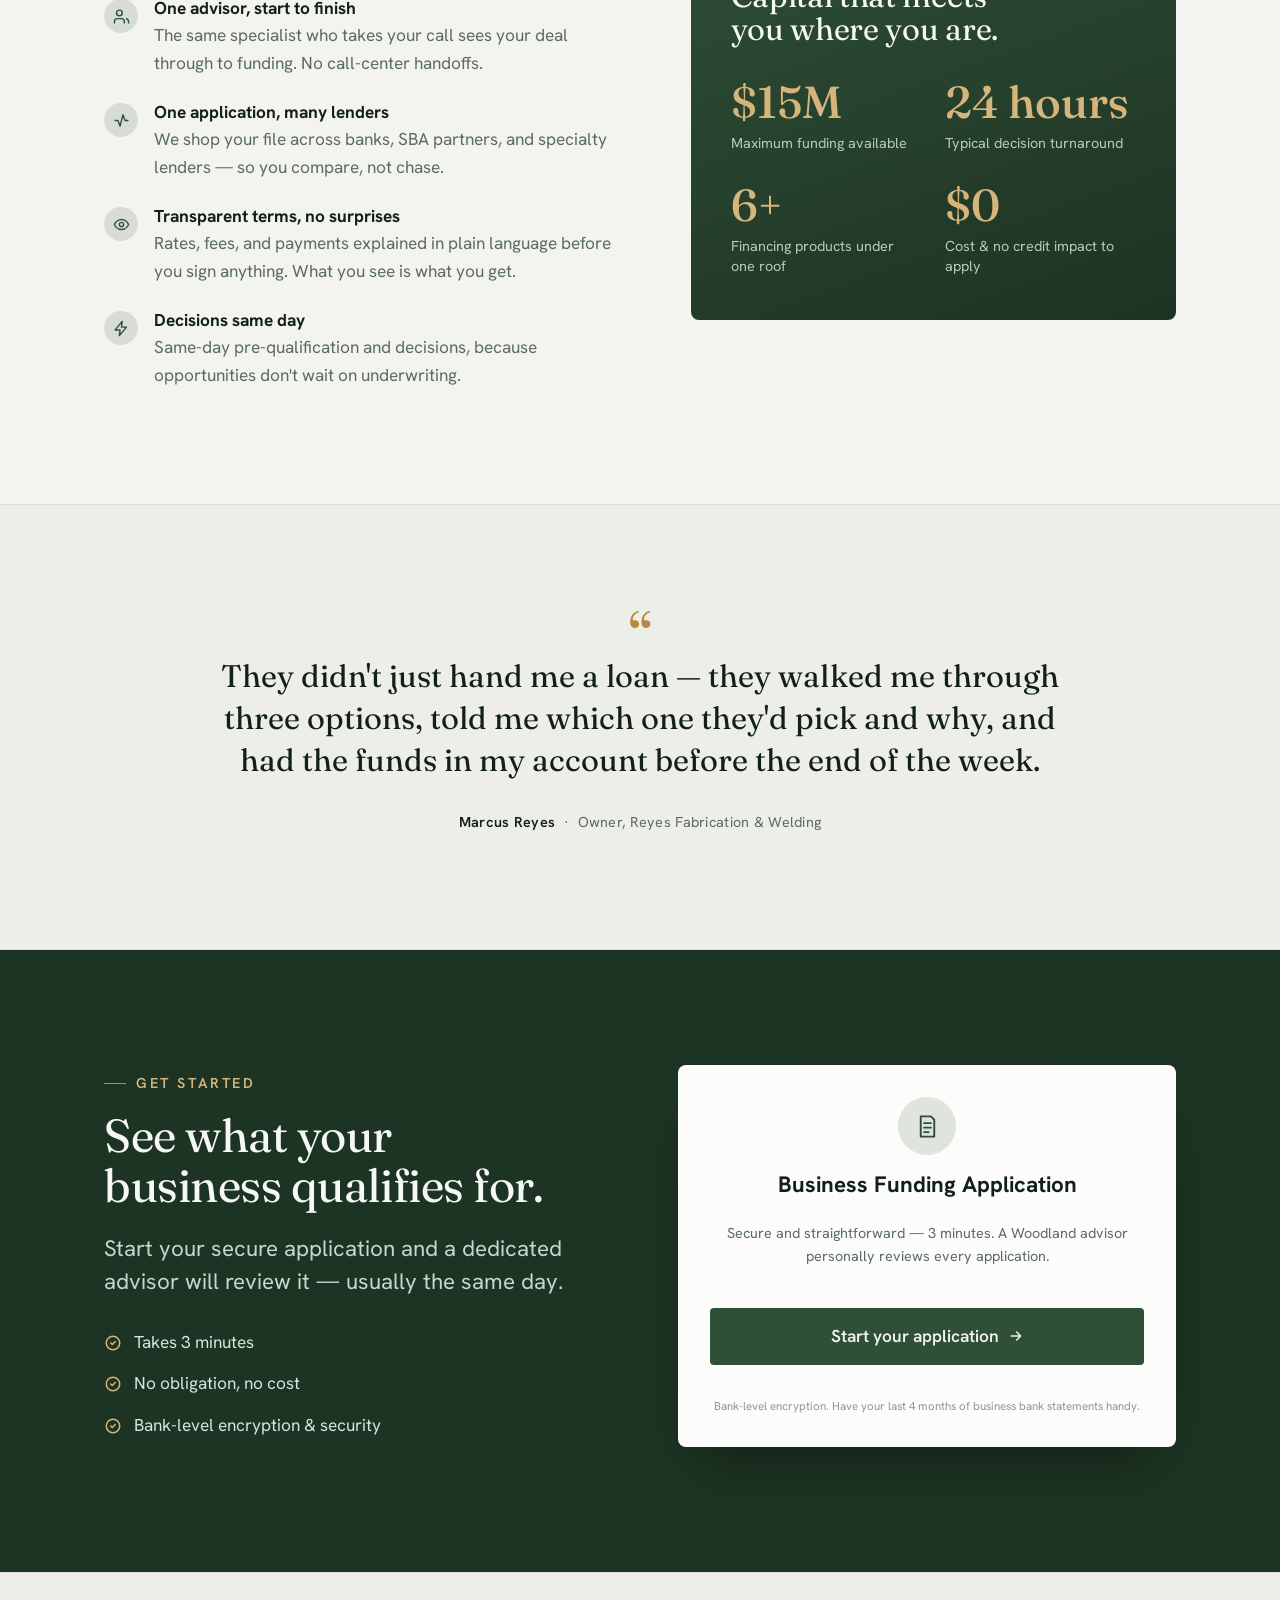
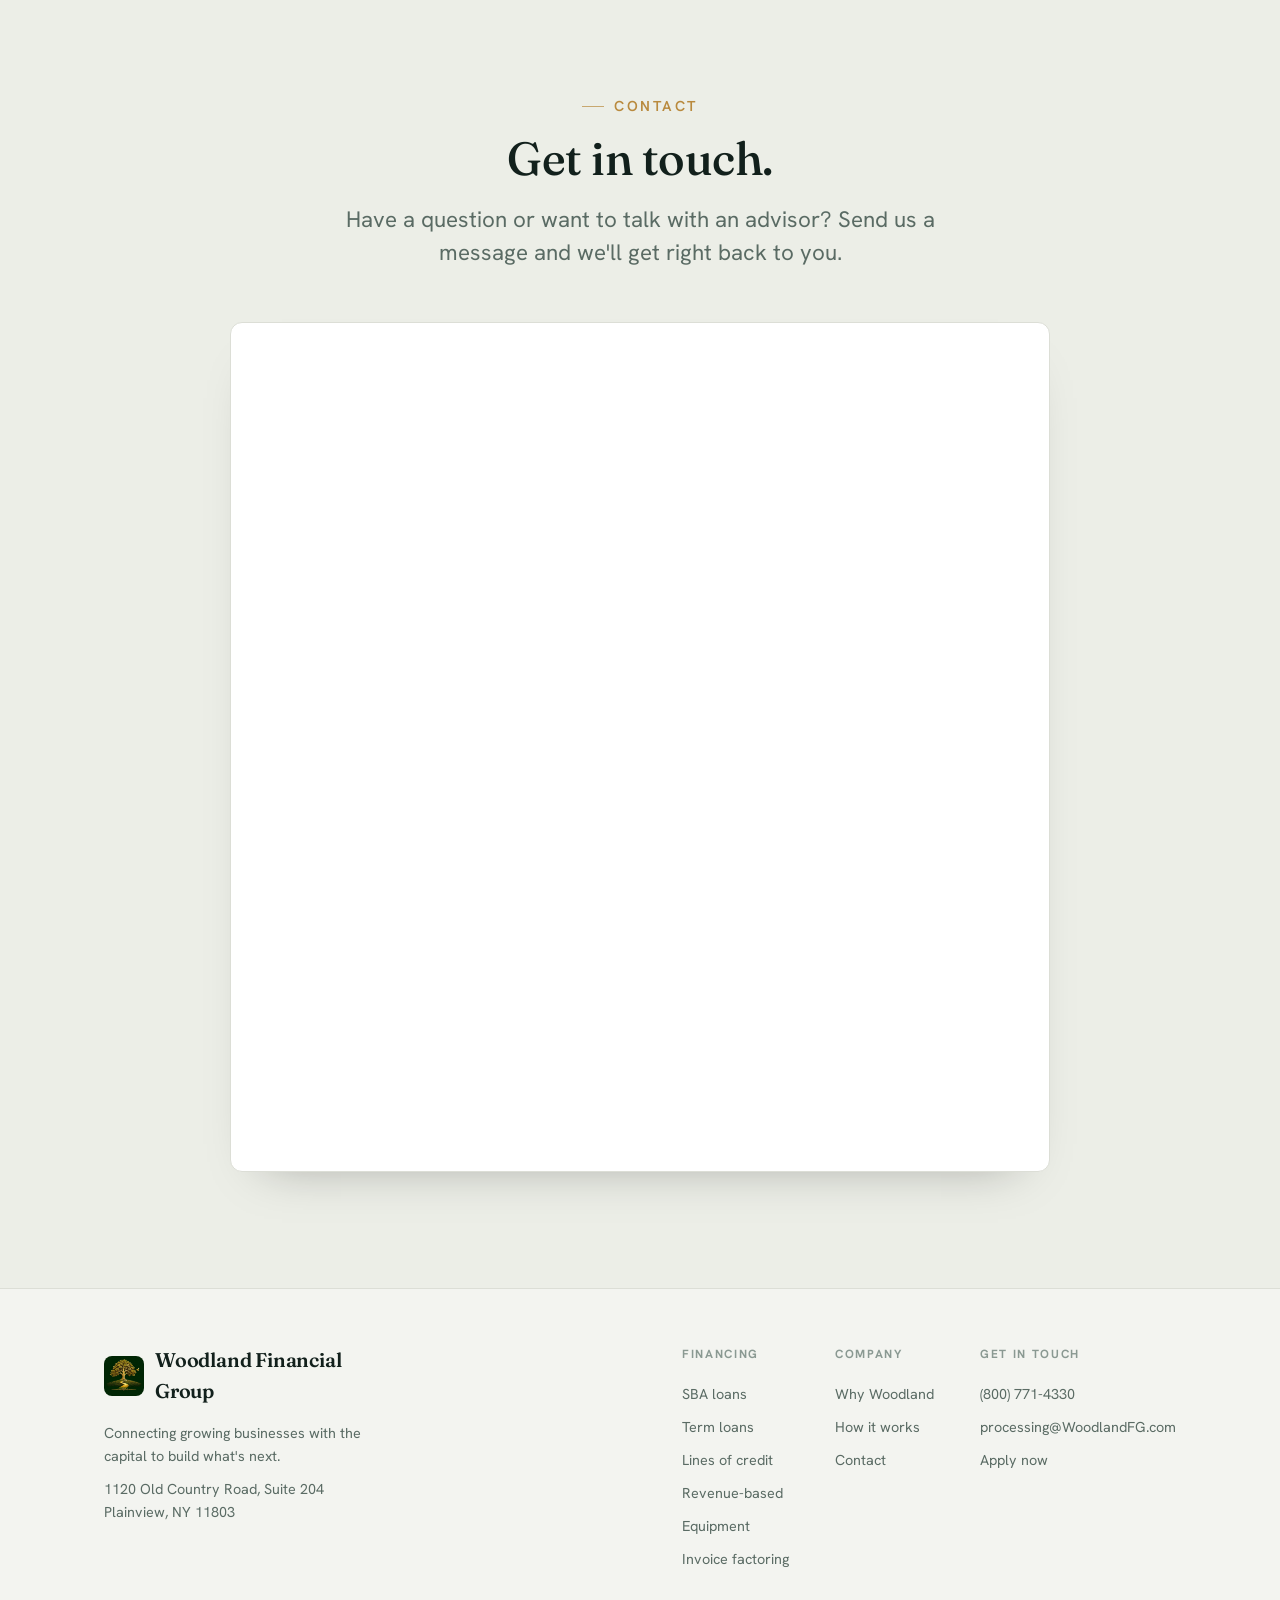
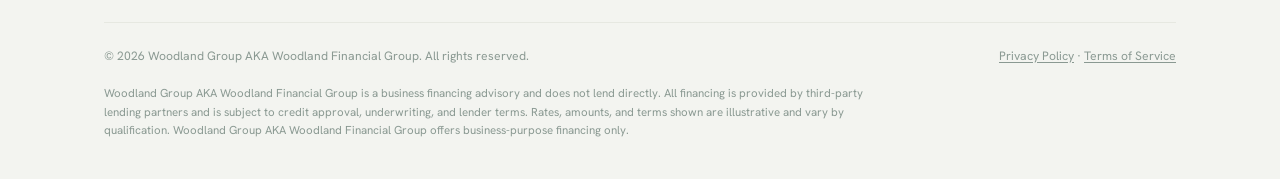
==== commit fa3901b4: "Revenue-based term chip: 6 – 24 months Co-Authored-By: Claude Opus 4.8 <noreply@anthropic.com>" ====
--- a/index.html
+++ b/index.html
@@ -476,7 +476,7 @@
         <svg class="product-icon" viewBox="0 0 24 24" fill="none" stroke="currentColor" stroke-width="1.6" stroke-linecap="round" stroke-linejoin="round"><path d="M3 17l6-6 4 4 8-8"/><path d="M17 7h4v4"/></svg>
         <h3>Revenue-Based Financing</h3>
         <p>Funding that flexes with your sales. Repay as a small share of Daily / Weekly / Monthly revenue — lighter in slow weeks, faster in busy ones.</p>
-        <div class="product-meta"><span class="amt"><small>Up to</small>$10M</span><span class="term">Up to 24 months</span></div>
+        <div class="product-meta"><span class="amt"><small>Up to</small>$10M</span><span class="term">6 – 24 months</span></div>
       </article>
 
       <article class="product reveal">
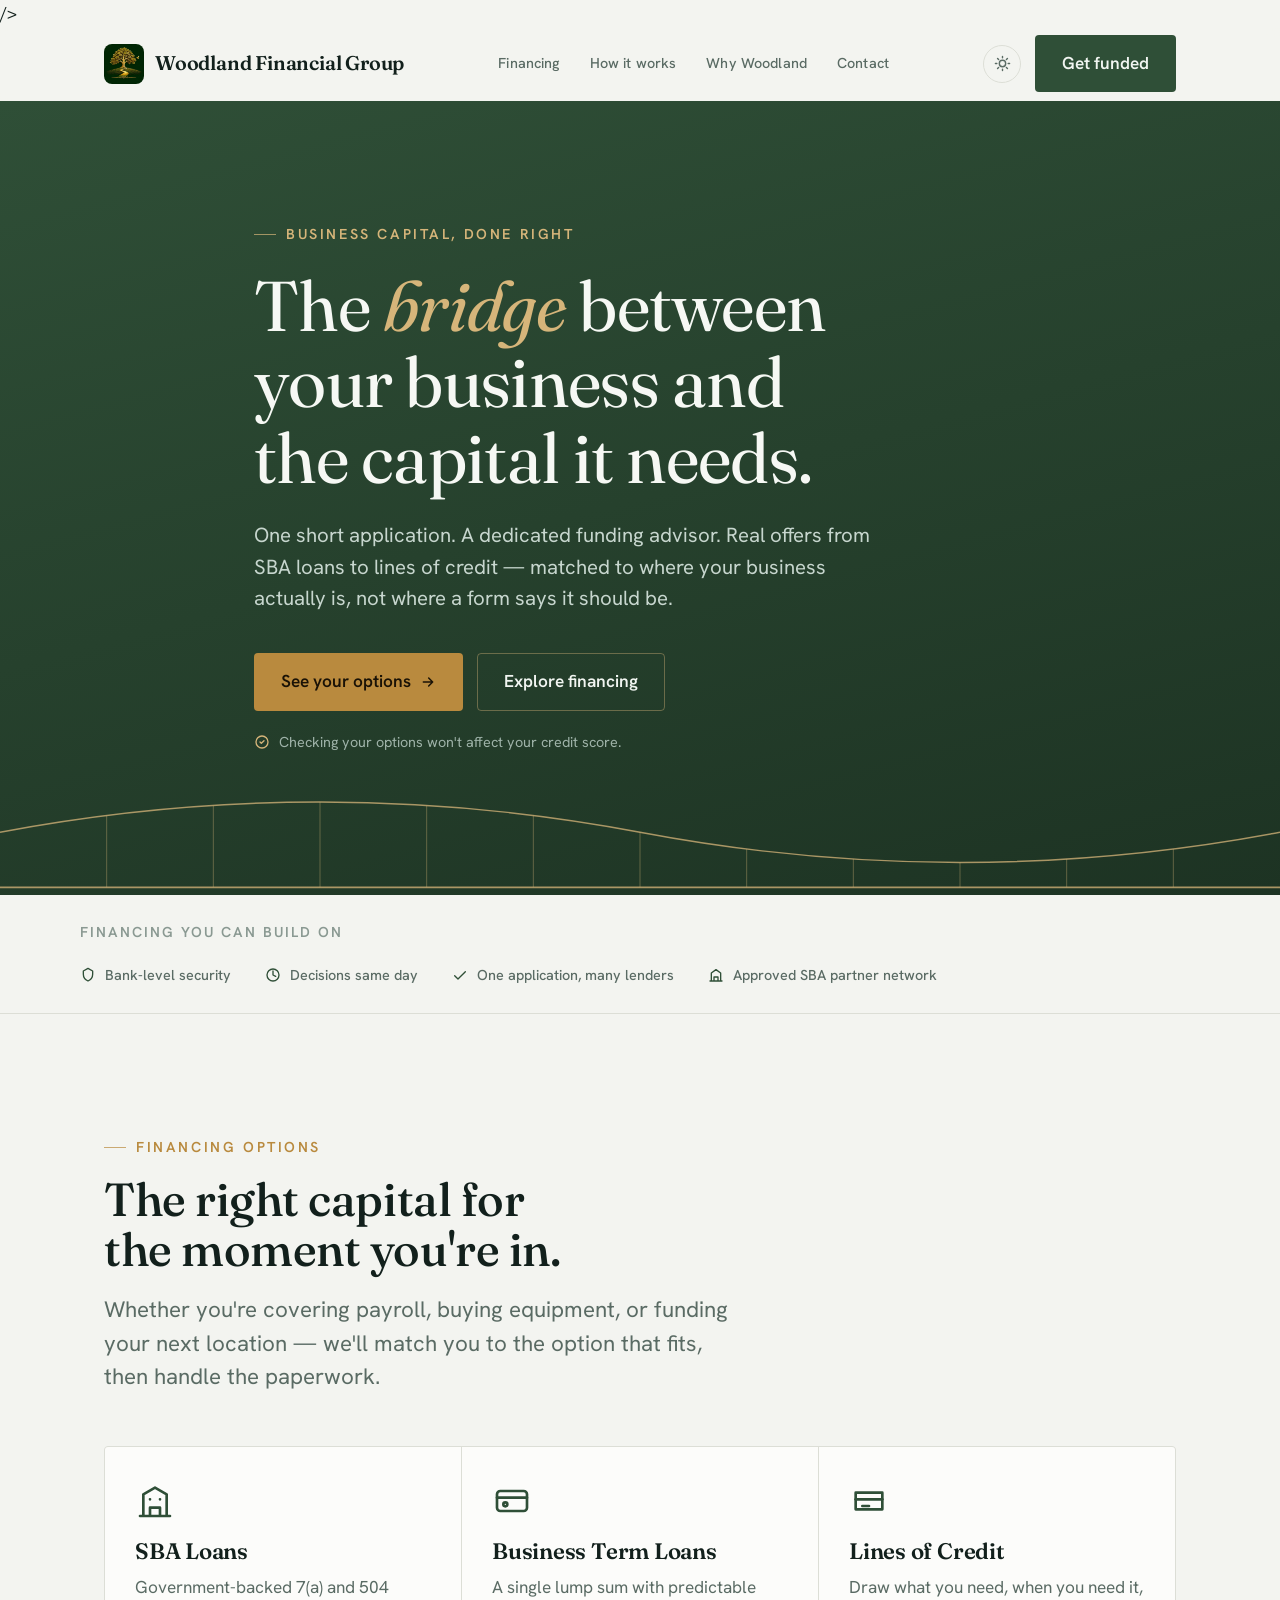
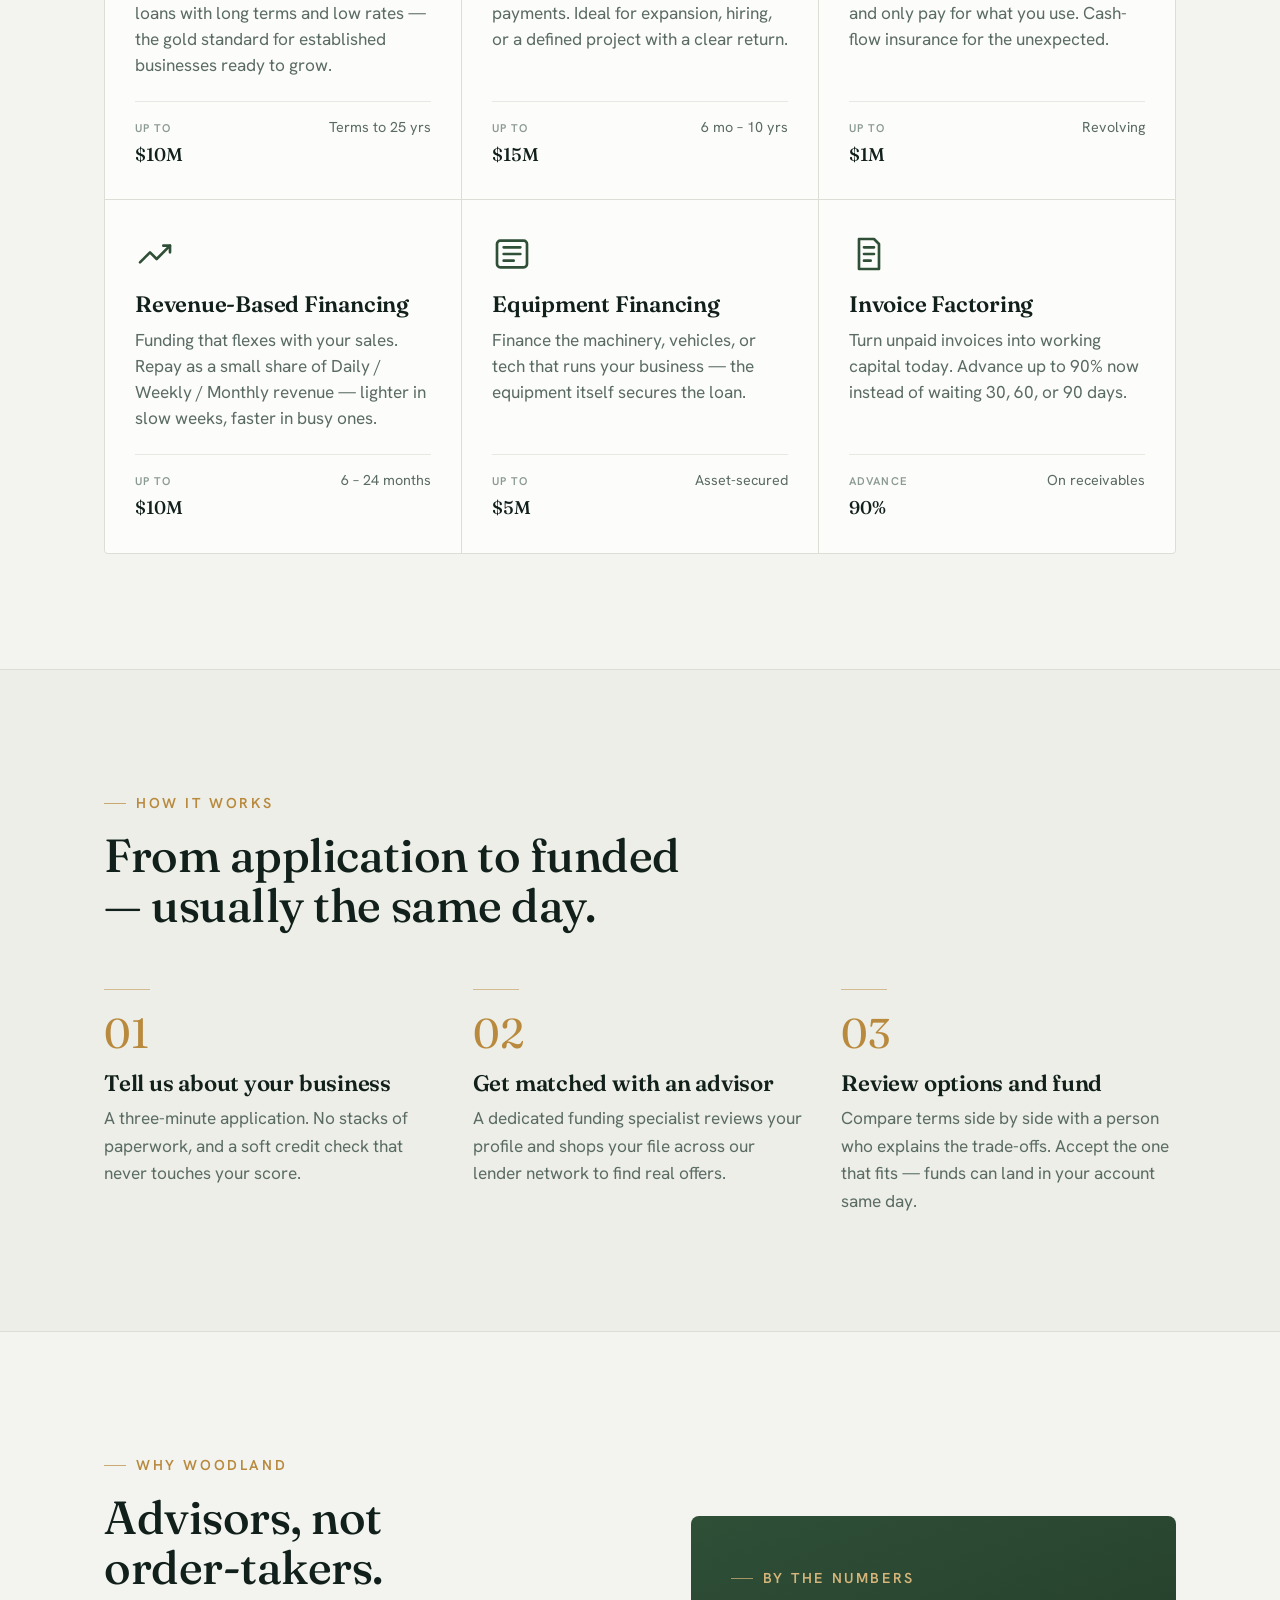
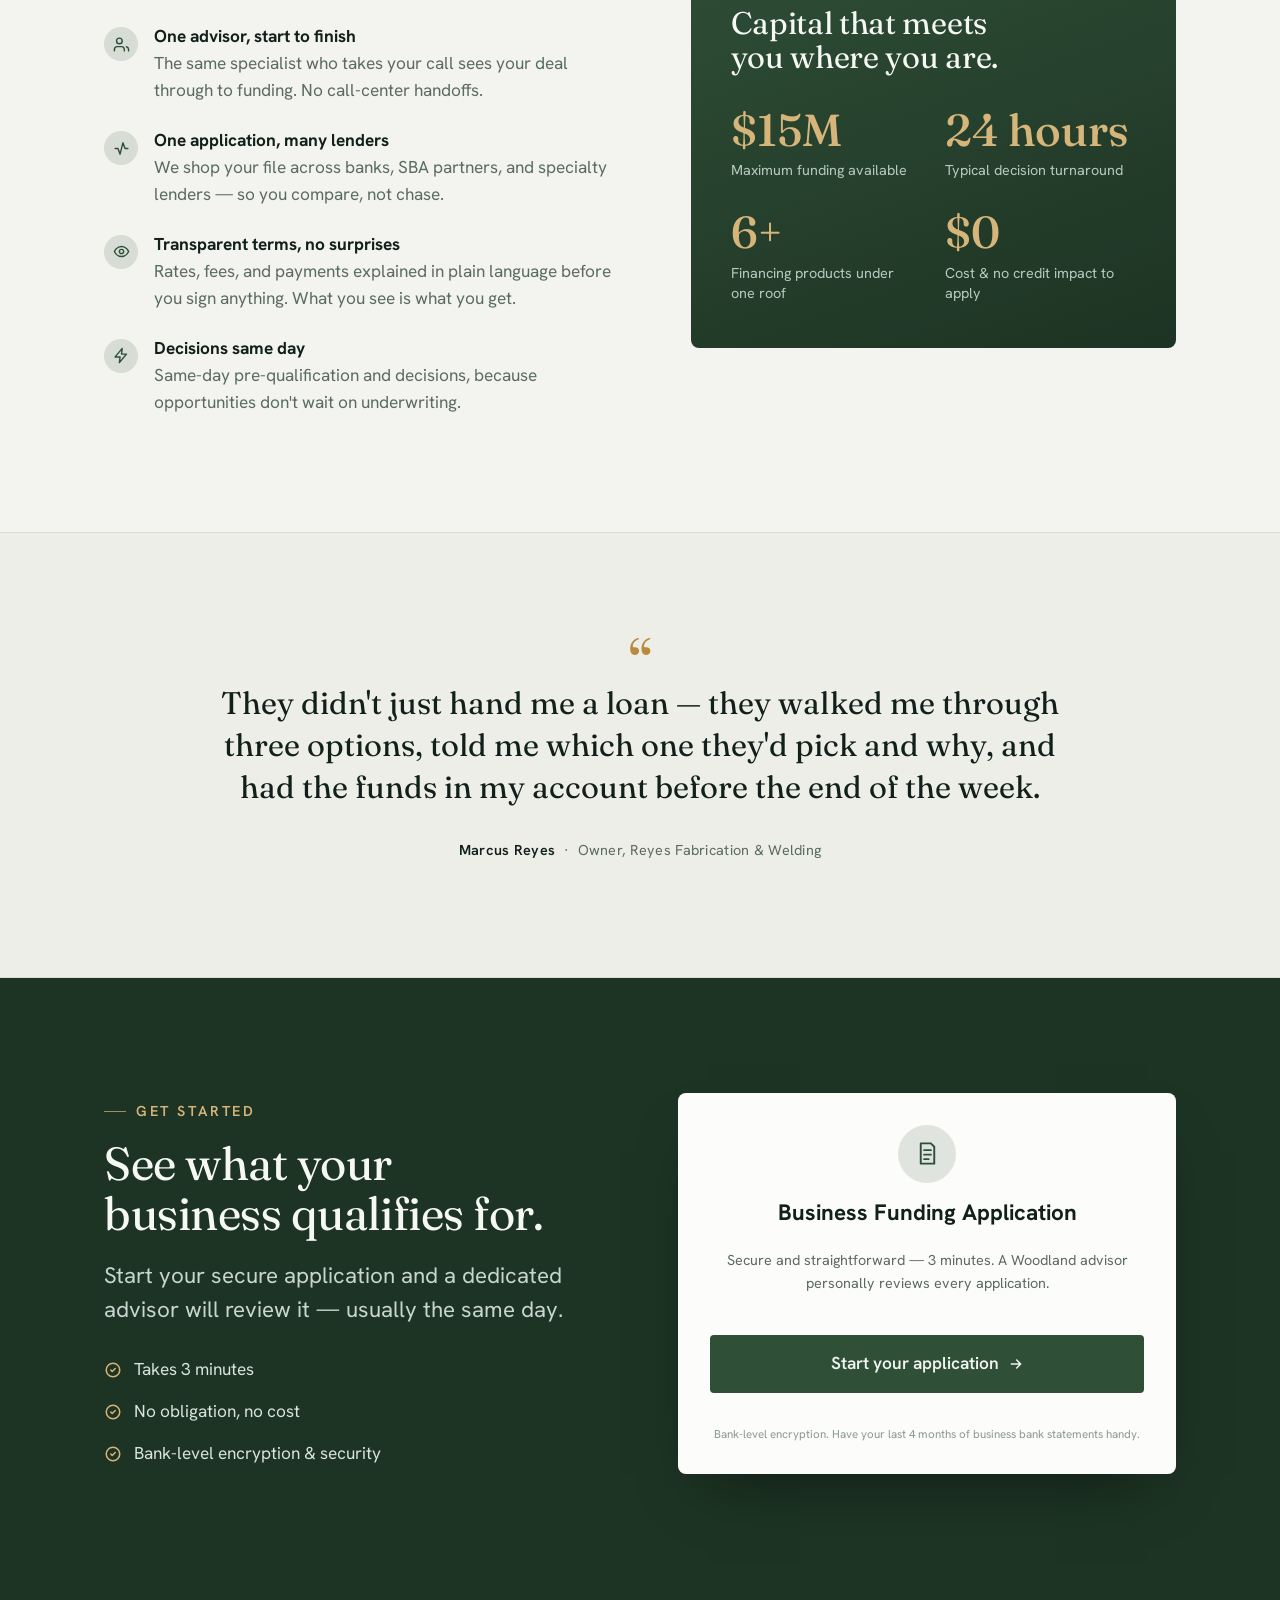
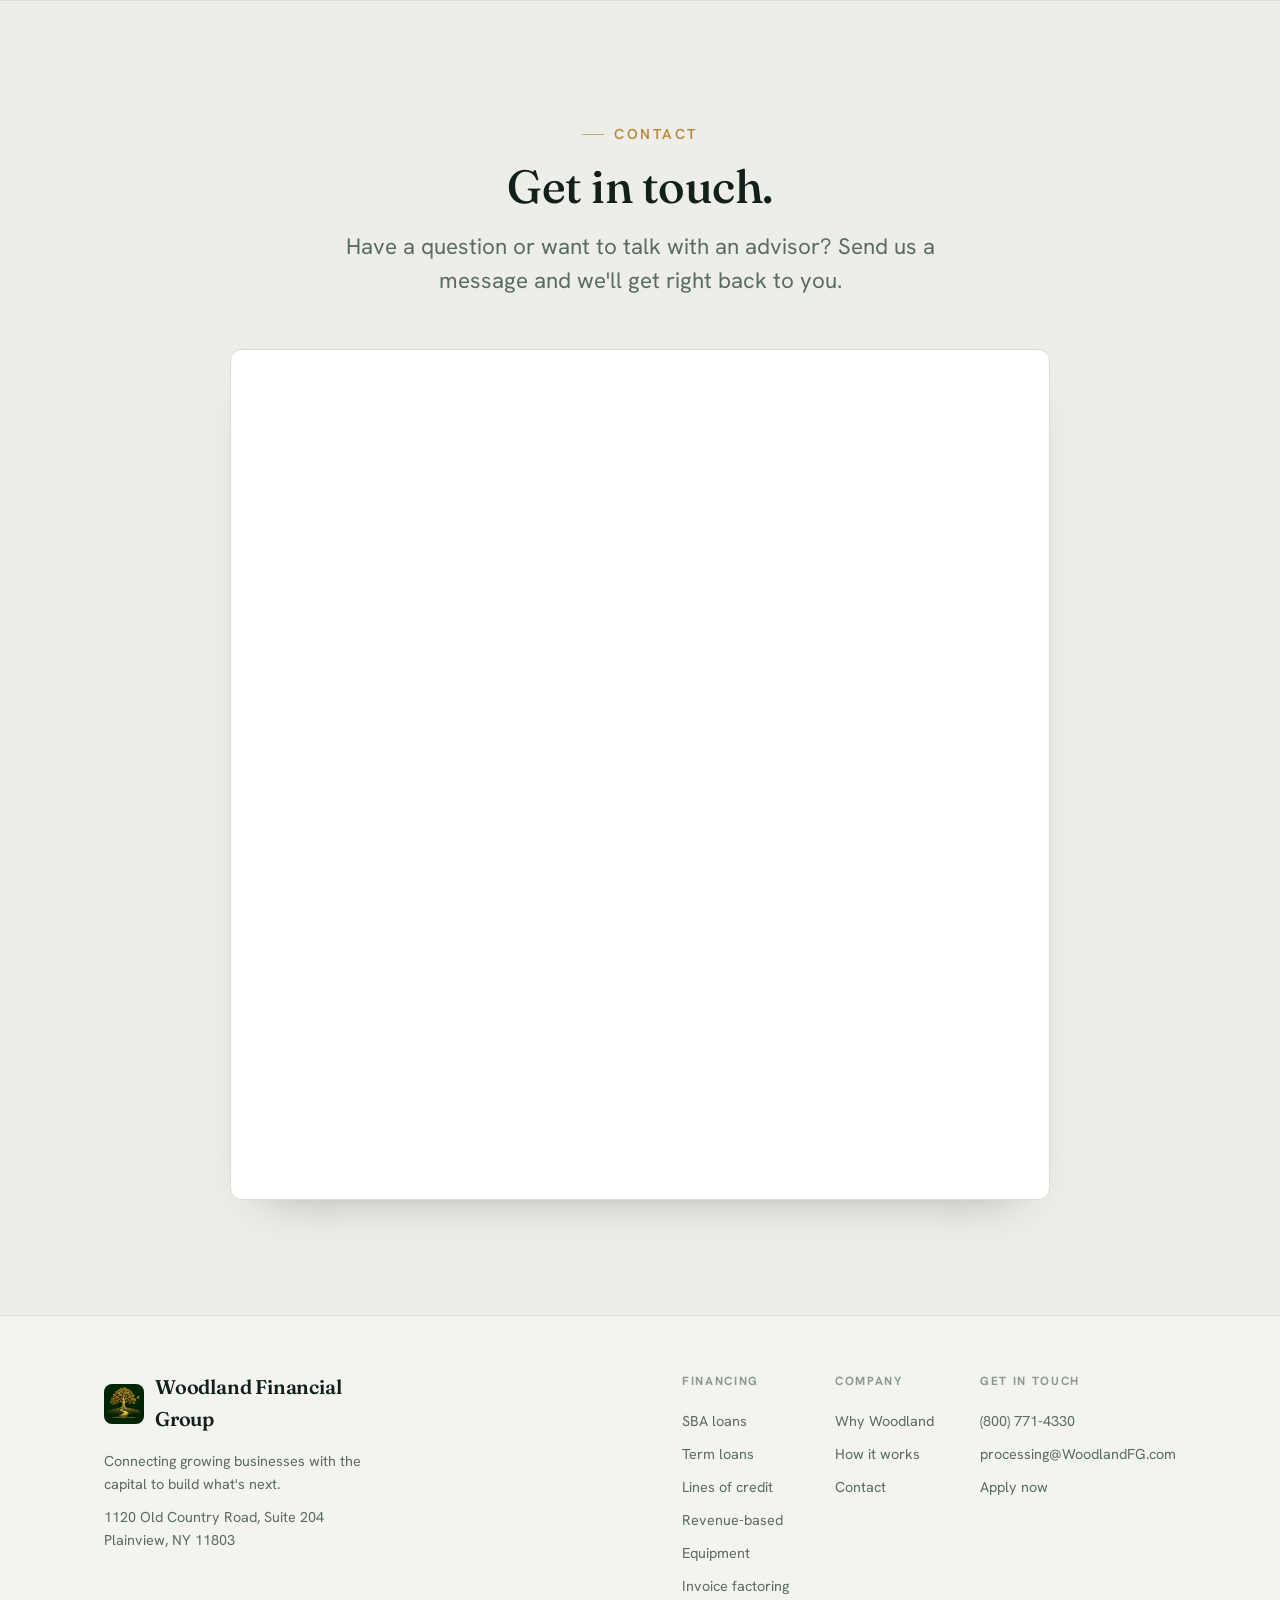
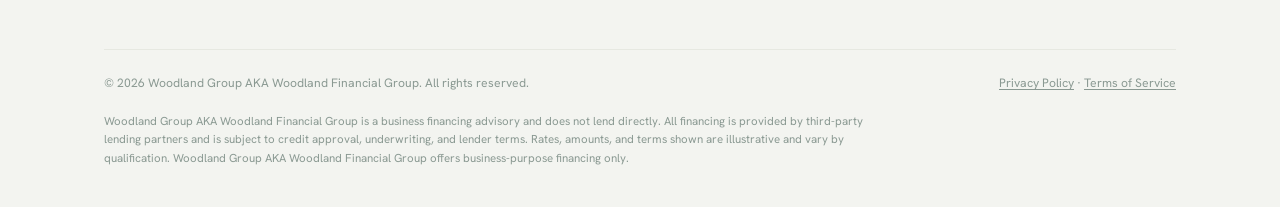
==== commit 9b09ecbd: "SEO: add canonical, Open Graph/Twitter, and Organization structured data Co-Authored-By: Claude Opus" ====
--- a/index.html
+++ b/index.html
@@ -5,7 +5,21 @@
 <meta name="viewport" content="width=device-width, initial-scale=1.0" />
 <title>Woodland Financial Group — Capital for the business you're building</title>
 <link rel="icon" type="image/jpeg" href="assets/woodland-logo.jpg" />
-<meta name="description" content="Woodland Financial Group connects growing businesses with the right capital — SBA loans, lines of credit, revenue-based financing and more. One application, a dedicated advisor, real options." />
+<meta name="description" content="Woodland Financial Group connects growing businesses with the right capital — SBA loans, lines of credit, revenue-based financing and more. One application, a dedicated advisor, real options."
+<link rel="canonical" href="https://www.woodlandfinancialgroup.com/" />
+<meta property="og:type" content="website" />
+<meta property="og:site_name" content="Woodland Financial Group" />
+<meta property="og:title" content="Woodland Financial Group — Capital for the business you're building" />
+<meta property="og:description" content="Woodland Financial Group connects growing businesses with the right capital — SBA loans, lines of credit, revenue-based financing and more. One application, a dedicated advisor, real options." />
+<meta property="og:url" content="https://www.woodlandfinancialgroup.com/" />
+<meta property="og:image" content="https://www.woodlandfinancialgroup.com/assets/woodland-logo.jpg" />
+<meta name="twitter:card" content="summary" />
+<meta name="twitter:title" content="Woodland Financial Group — Capital for the business you're building" />
+<meta name="twitter:description" content="Woodland Financial Group connects growing businesses with the right capital — SBA loans, lines of credit, revenue-based financing and more. One application, a dedicated advisor, real options." />
+<meta name="twitter:image" content="https://www.woodlandfinancialgroup.com/assets/woodland-logo.jpg" />
+<script type="application/ld+json">
+{"@context":"https://schema.org","@type":"FinancialService","name":"Woodland Financial Group","alternateName":"Woodland Group","url":"https://www.woodlandfinancialgroup.com/","logo":"https://www.woodlandfinancialgroup.com/assets/woodland-logo.jpg","image":"https://www.woodlandfinancialgroup.com/assets/woodland-logo.jpg","telephone":"+1-800-771-4330","email":"processing@WoodlandFG.com","description":"Business financing advisory offering SBA loans, lines of credit, term loans, revenue-based financing, equipment financing and invoice factoring.","address":{"@type":"PostalAddress","streetAddress":"1120 Old Country Road, Suite 204","addressLocality":"Plainview","addressRegion":"NY","postalCode":"11803","addressCountry":"US"},"areaServed":"US"}
+</script> />
 
 <link rel="preconnect" href="https://fonts.googleapis.com" />
 <link rel="preconnect" href="https://fonts.gstatic.com" crossorigin />
@@ -370,6 +384,14 @@
 .reveal.in { opacity: 1; transform: none; will-change: auto; }
 @media (prefers-reduced-motion: reduce) { .reveal { opacity: 1; transform: none; transition: none; } }
 </style>
+<!-- Google tag (gtag.js) -->
+<script async src="https://www.googletagmanager.com/gtag/js?id=G-RSK5MNQCV7"></script>
+<script>
+  window.dataLayer = window.dataLayer || [];
+  function gtag(){dataLayer.push(arguments);}
+  gtag('js', new Date());
+  gtag('config', 'G-RSK5MNQCV7');
+</script>
 </head>
 <body>
 
